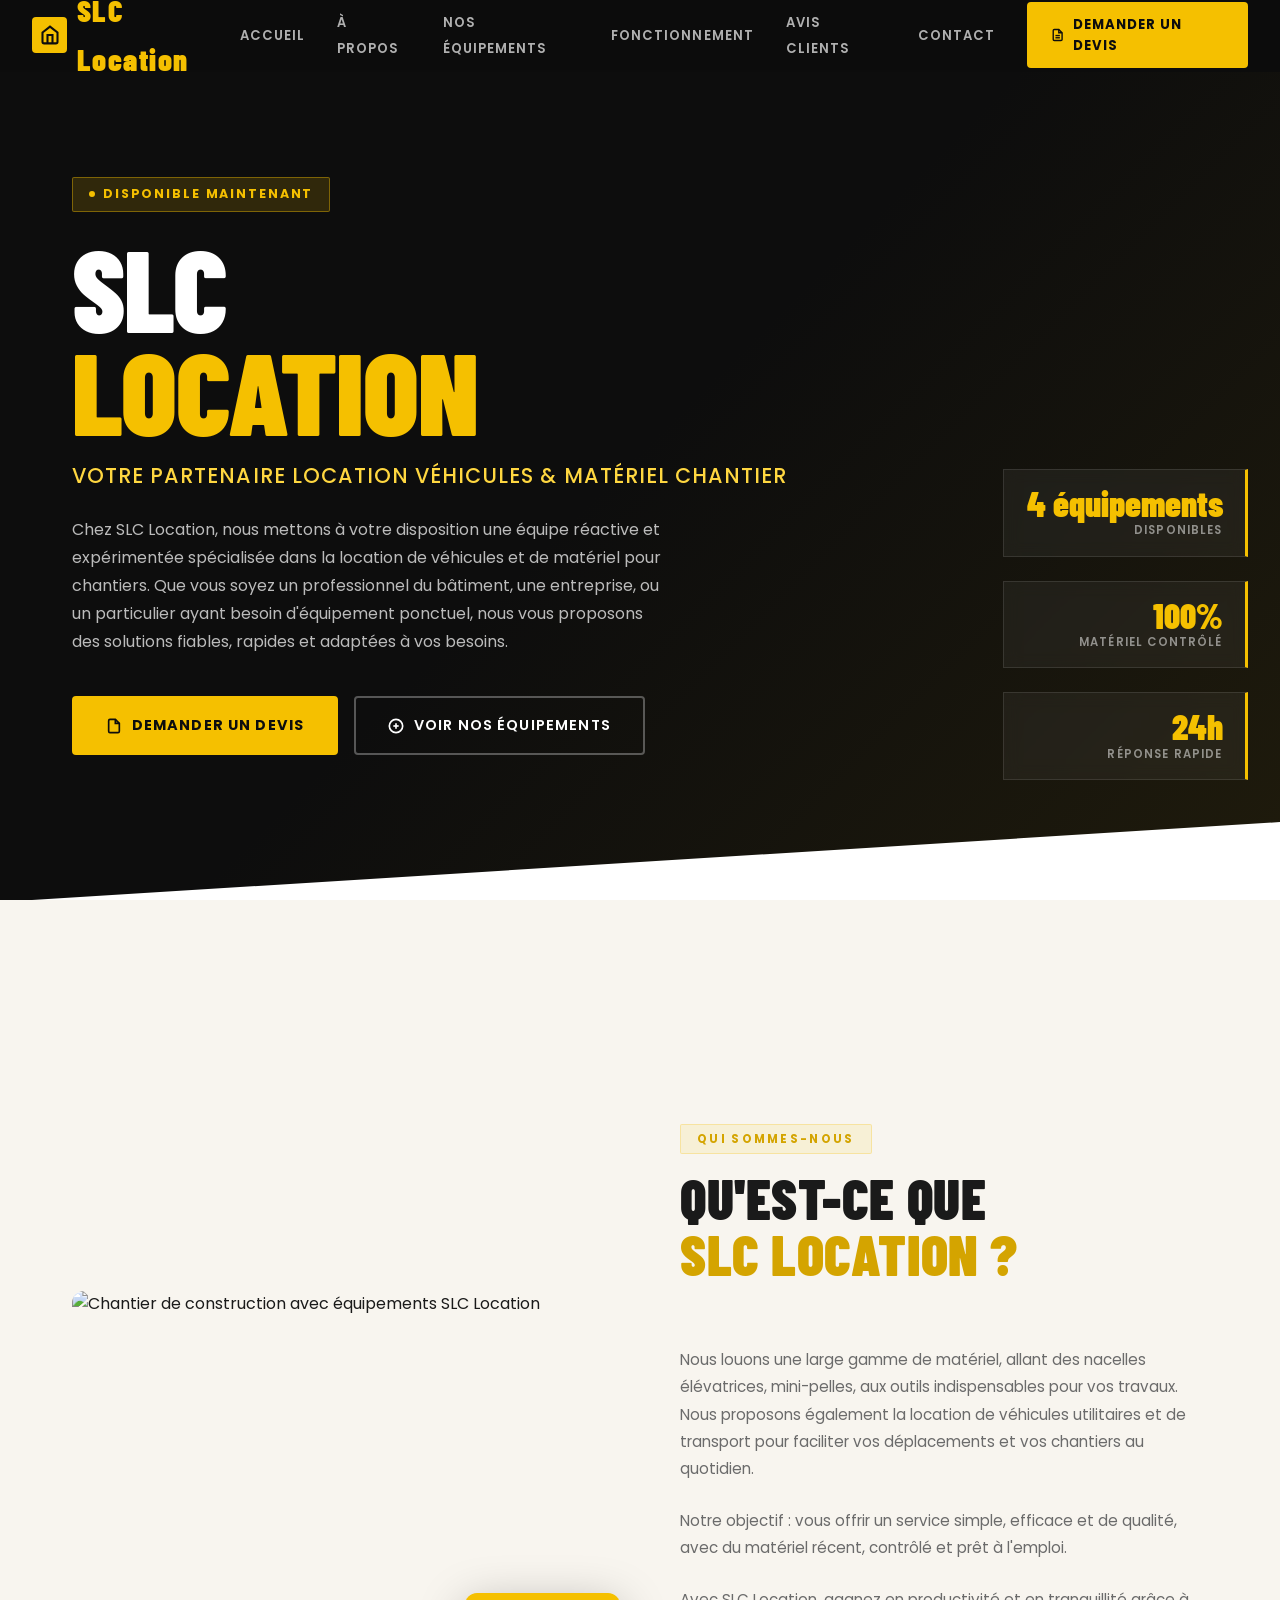
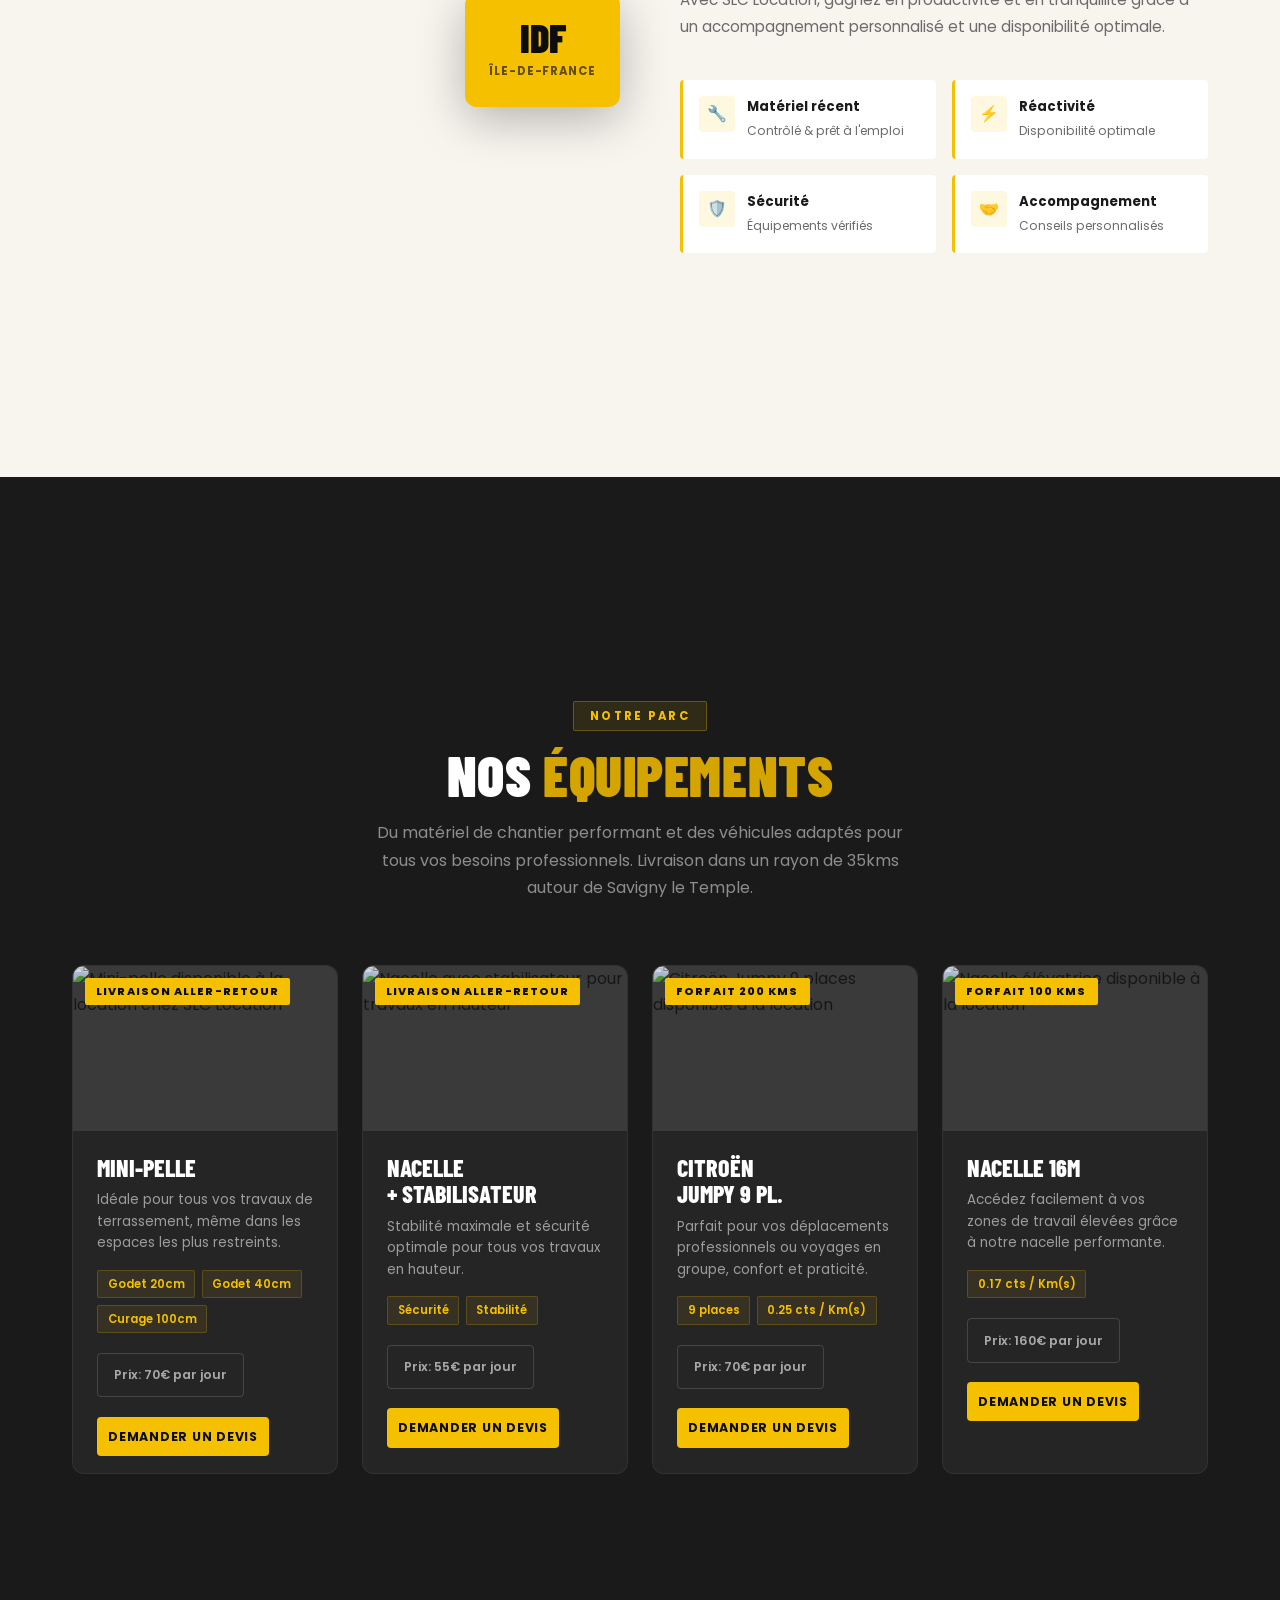
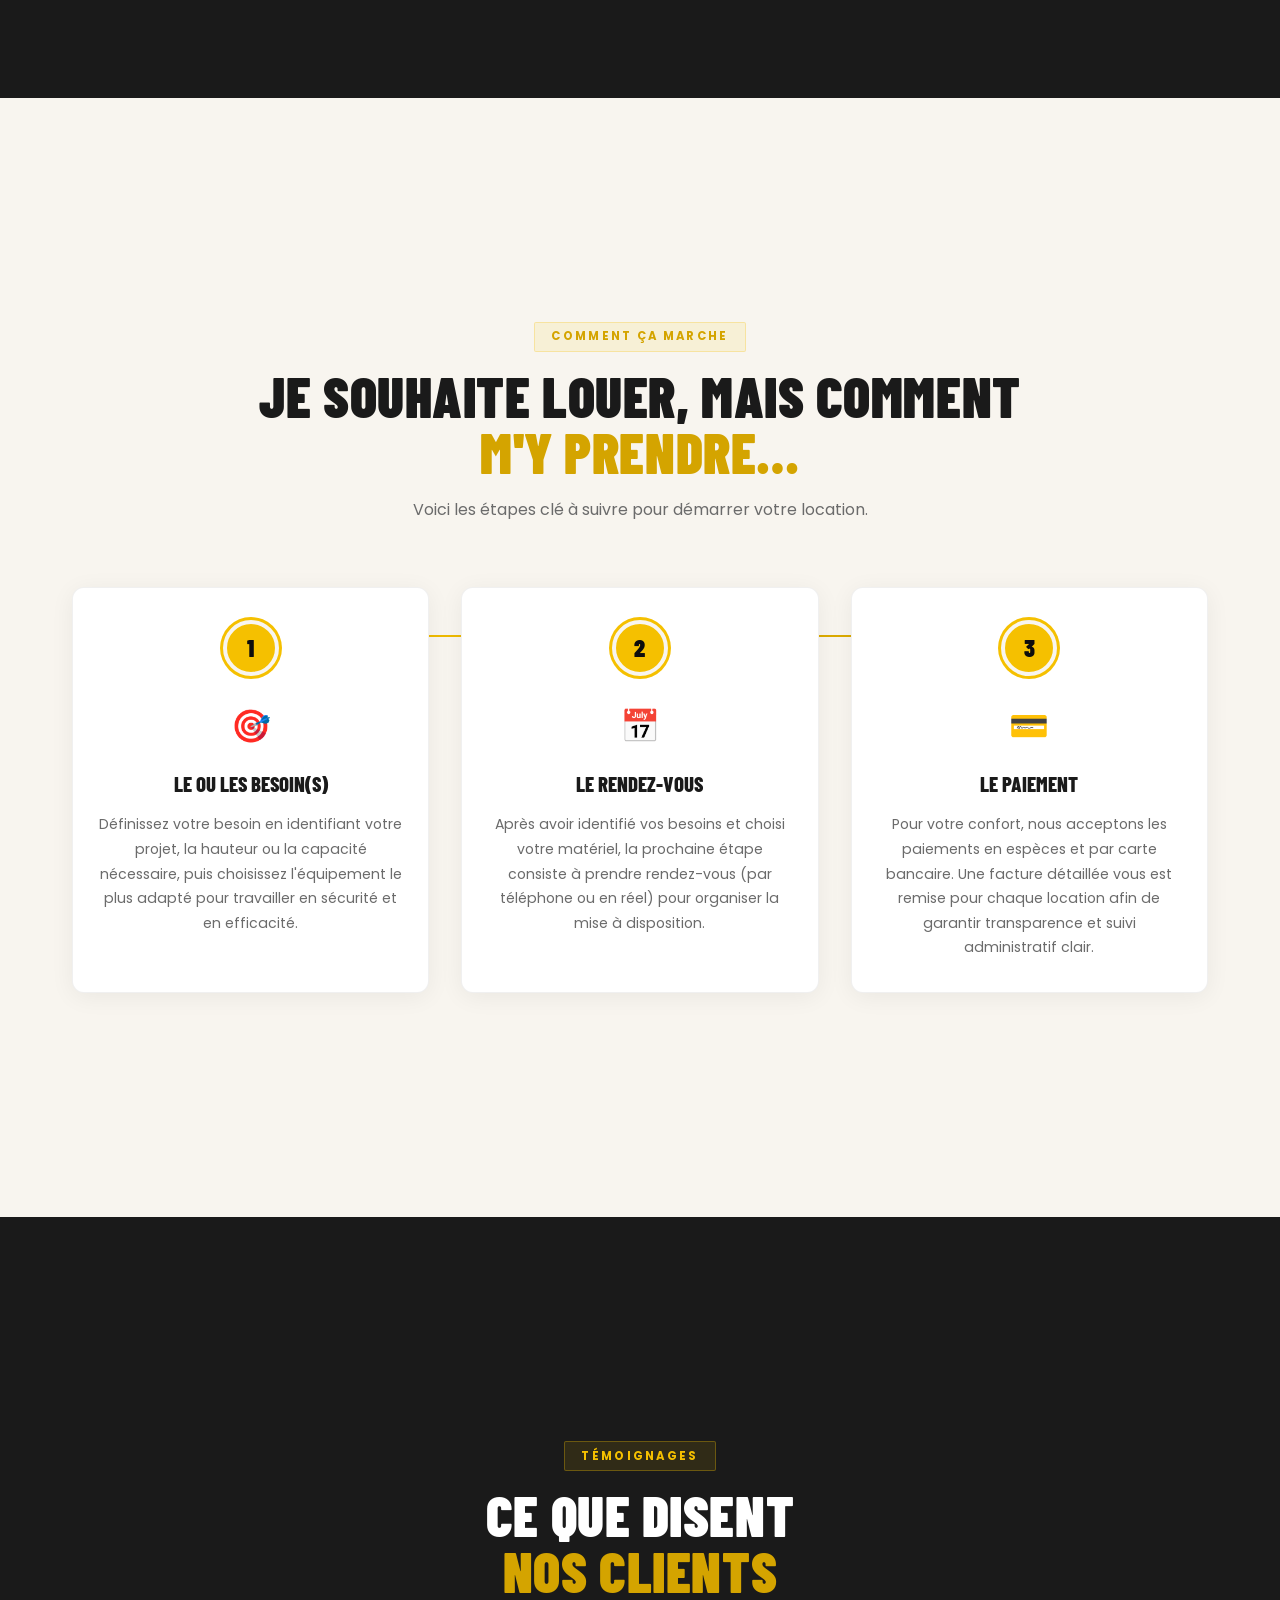
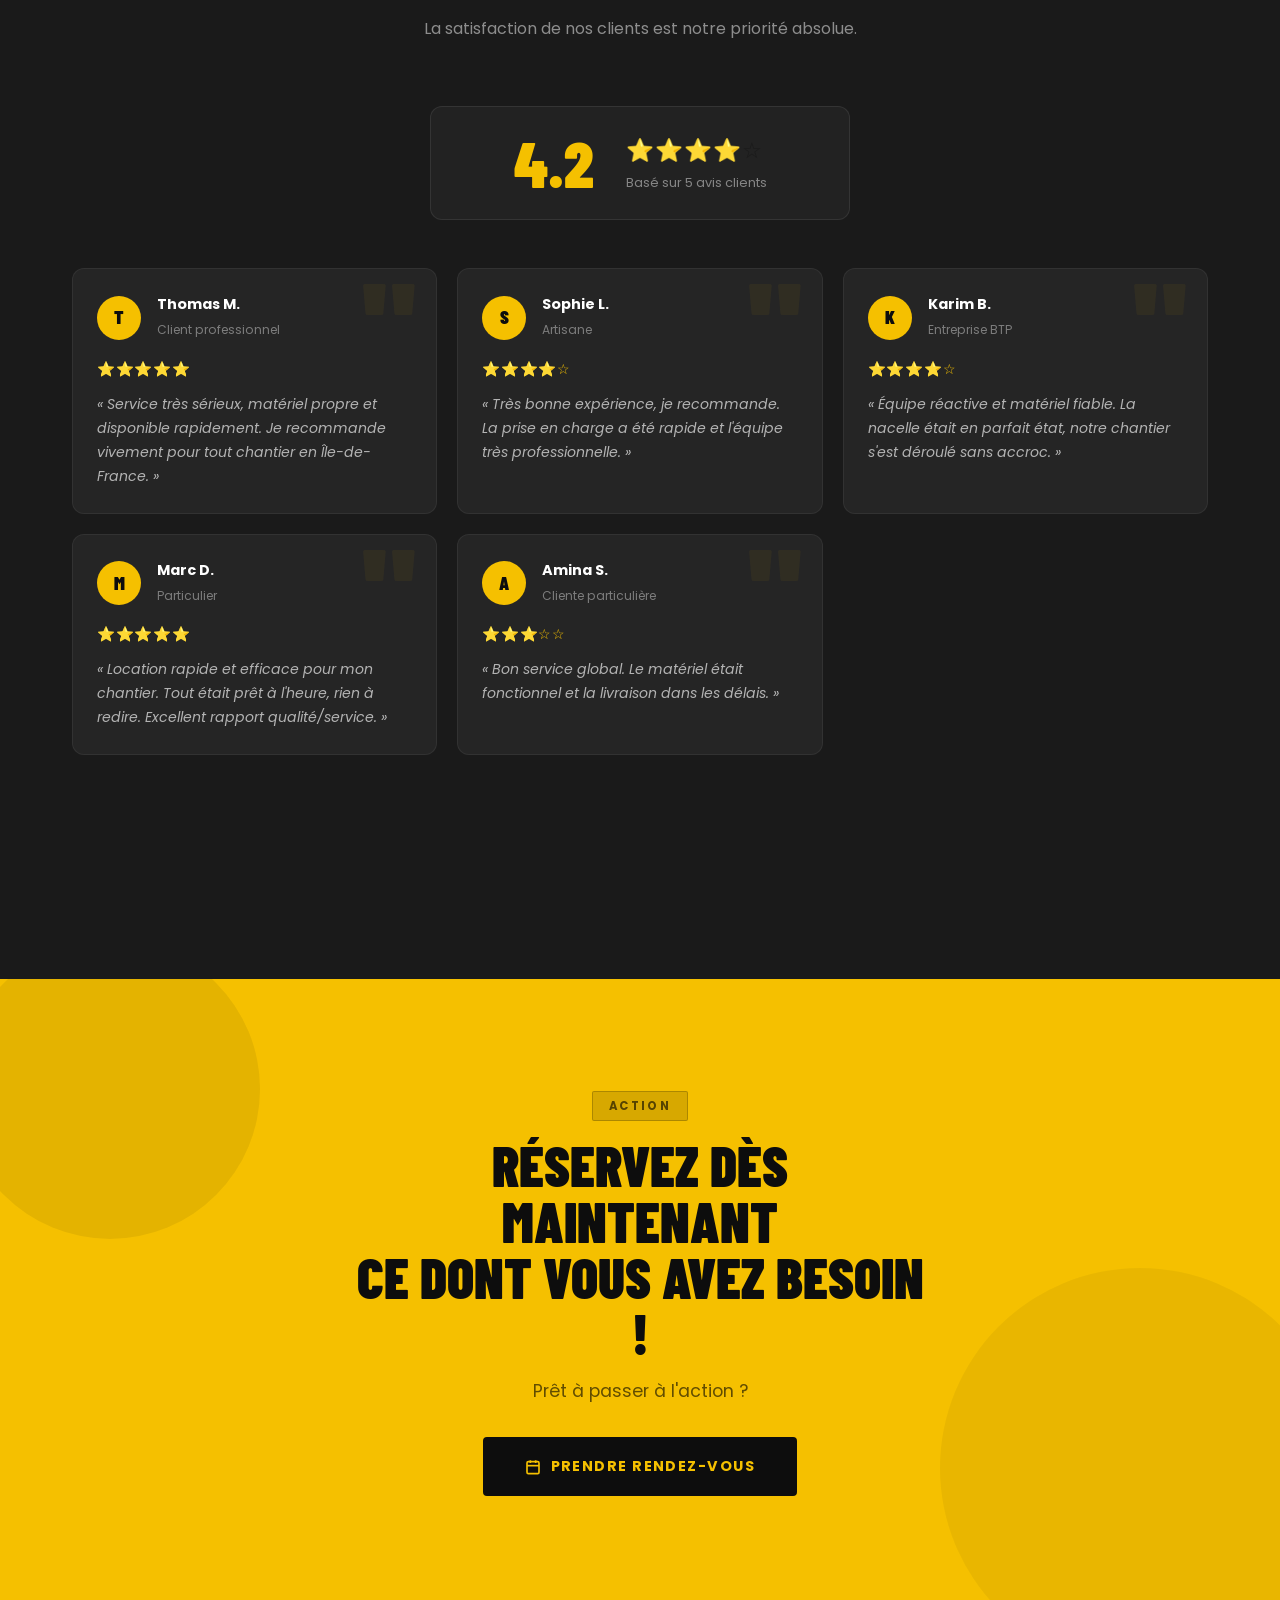
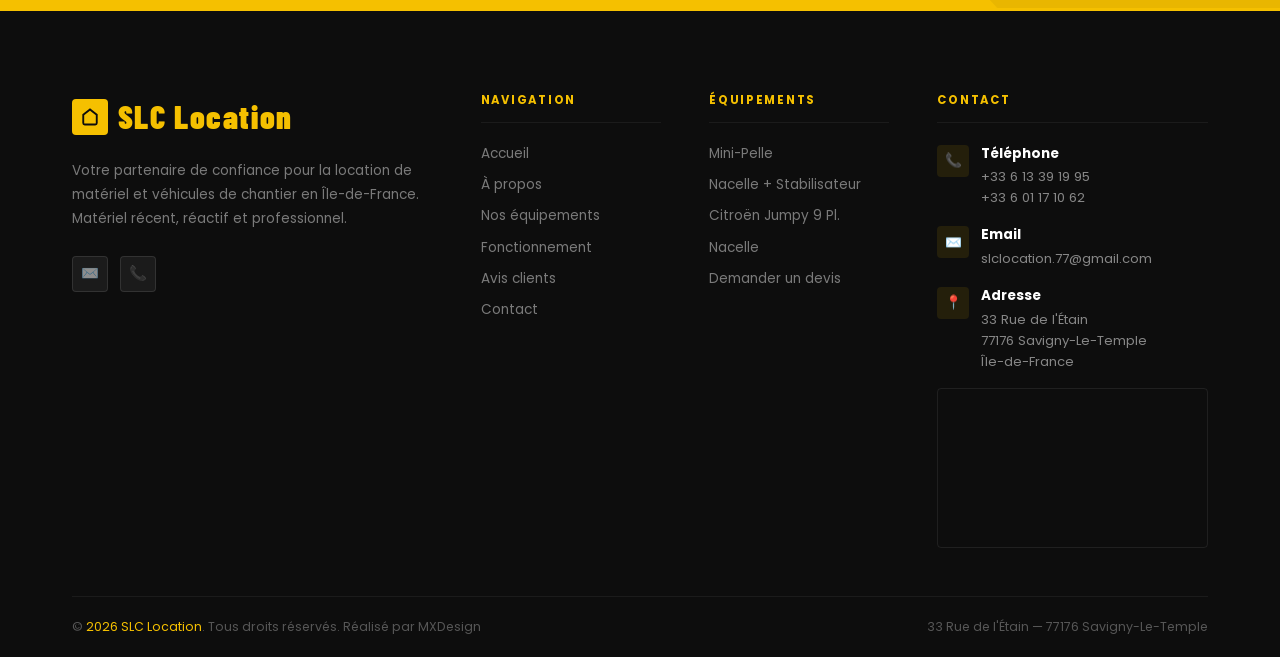
==== index.html @ d3b9d67d "Update index.html" ====
<!DOCTYPE html>
<html lang="fr">
<head>
  <meta charset="UTF-8" />
  <meta name="viewport" content="width=device-width, initial-scale=1.0" />

  <!-- SEO -->
  <title>SLC Location — Location Véhicules & Matériel Chantier | Savigny-Le-Temple</title>
  <meta name="description" content="SLC Location : louez nacelles, mini-pelles, véhicules utilitaires et matériel de chantier en Île-de-France. Service réactif, matériel récent. Devis rapide." />
  <meta name="keywords" content="location matériel chantier, location nacelle, mini-pelle, location véhicule utilitaire, Savigny-Le-Temple, Seine-et-Marne, Île-de-France, SLC Location" />
  <meta name="author" content="SLC Location" />
  <meta name="robots" content="index, follow" />

  <!-- Open Graph -->
  <meta property="og:title" content="SLC Location — Matériel & Véhicules Chantier" />
  <meta property="og:description" content="Votre partenaire location de matériel et véhicules de chantier en Île-de-France." />
  <meta property="og:type" content="website" />
  <meta property="og:locale" content="fr_FR" />

  <!-- Fonts -->
  <link rel="preconnect" href="https://fonts.googleapis.com" />
  <link rel="preconnect" href="https://fonts.gstatic.com" crossorigin />
  <link href="https://fonts.googleapis.com/css2?family=Poppins:wght@300;400;500;600;700;800;900&family=Barlow+Condensed:wght@700;800;900&display=swap" rel="stylesheet" />

  <!-- Styles -->
  <link rel="stylesheet" href="style.css" />

  <!-- Canonical -->
  <link rel="canonical" href="https://slclocation.fr/" />
</head>
<body>

  <!-- =============================================
       NAVIGATION
       ============================================= -->
  <nav class="navbar" role="navigation" aria-label="Navigation principale">
    <a href="index.html" class="navbar__logo" aria-label="SLC Location - Accueil">
      <div class="navbar__logo-icon" aria-hidden="true">
        <svg width="20" height="20" viewBox="0 0 24 24" fill="none" stroke="currentColor" stroke-width="2.5">
          <path d="M3 9l9-7 9 7v11a2 2 0 0 1-2 2H5a2 2 0 0 1-2-2z"/>
          <polyline points="9 22 9 12 15 12 15 22"/>
        </svg>
      </div>
      <span>SLC <span>Location</span></span>
    </a>

    <!-- Desktop Menu -->
    <ul class="navbar__menu" role="list">
      <li><a href="#accueil">Accueil</a></li>
      <li><a href="#apropos">À propos</a></li>
      <li><a href="#equipements">Nos équipements</a></li>
      <li><a href="#fonctionnement">Fonctionnement</a></li>
      <li><a href="#avis">Avis clients</a></li>
      <li><a href="contact.html">Contact</a></li>
      <li><a href="contact.html" class="btn-devis">
        <svg width="14" height="14" viewBox="0 0 24 24" fill="none" stroke="currentColor" stroke-width="2.5" aria-hidden="true">
          <path d="M14 2H6a2 2 0 0 0-2 2v16a2 2 0 0 0 2 2h12a2 2 0 0 0 2-2V8z"/>
          <polyline points="14 2 14 8 20 8"/>
          <line x1="16" y1="13" x2="8" y2="13"/><line x1="16" y1="17" x2="8" y2="17"/>
        </svg>
        Demander un devis
      </a></li>
    </ul>

    <!-- Hamburger -->
    <button
      id="hamburger-btn"
      class="navbar__hamburger"
      aria-label="Ouvrir le menu"
      onclick="
        var menu = document.getElementById('mobile-menu');
        var btn = document.getElementById('hamburger-btn');
        var isOpen = menu.classList.toggle('open');
        btn.classList.toggle('active', isOpen);
        document.body.style.overflow = isOpen ? 'hidden' : '';
      "
    >
      <span></span><span></span><span></span>
    </button>
  </nav>

  <!-- Mobile Menu -->
  <div id="mobile-menu" class="navbar__mobile" role="navigation" aria-label="Menu mobile">
    <a href="#accueil"        onclick="document.getElementById('mobile-menu').classList.remove('open');document.getElementById('hamburger-btn').classList.remove('active');document.body.style.overflow='';">Accueil</a>
    <a href="#apropos"        onclick="document.getElementById('mobile-menu').classList.remove('open');document.getElementById('hamburger-btn').classList.remove('active');document.body.style.overflow='';">À propos</a>
    <a href="#equipements"    onclick="document.getElementById('mobile-menu').classList.remove('open');document.getElementById('hamburger-btn').classList.remove('active');document.body.style.overflow='';">Nos équipements</a>
    <a href="#fonctionnement" onclick="document.getElementById('mobile-menu').classList.remove('open');document.getElementById('hamburger-btn').classList.remove('active');document.body.style.overflow='';">Fonctionnement</a>
    <a href="#avis"           onclick="document.getElementById('mobile-menu').classList.remove('open');document.getElementById('hamburger-btn').classList.remove('active');document.body.style.overflow='';">Avis clients</a>
    <a href="contact.html">Contact</a>
    <a href="contact.html" class="btn-devis">Demander un devis</a>
  </div>

  <!-- =============================================
       HERO
       ============================================= -->
  <section id="accueil" class="hero" aria-label="Bannière principale">
    <div class="hero__bg" role="presentation"></div>
    <div class="hero__overlay" role="presentation"></div>

    <div class="hero__content">
      <div class="hero__badge">
        <span>Disponible maintenant</span>
      </div>

      <h1 class="hero__title">SLC<br /><span>Location</span></h1>

      <p class="hero__subtitle">Votre partenaire location véhicules &amp; matériel chantier</p>

      <p class="hero__text">
        Chez SLC Location, nous mettons à votre disposition une équipe réactive et expérimentée spécialisée dans la location de véhicules et de matériel pour chantiers. Que vous soyez un professionnel du bâtiment, une entreprise, ou un particulier ayant besoin d'équipement ponctuel, nous vous proposons des solutions fiables, rapides et adaptées à vos besoins.
      </p>

      <div class="hero__cta">
        <a href="contact.html" class="btn-primary">
          <svg width="16" height="16" viewBox="0 0 24 24" fill="none" stroke="currentColor" stroke-width="2.5" aria-hidden="true">
            <path d="M14 2H6a2 2 0 0 0-2 2v16a2 2 0 0 0 2 2h12a2 2 0 0 0 2-2V8z"/>
            <polyline points="14 2 14 8 20 8"/>
          </svg>
          Demander un devis
        </a>
        <a href="#equipements" class="btn-secondary">
          <svg width="16" height="16" viewBox="0 0 24 24" fill="none" stroke="currentColor" stroke-width="2.5" aria-hidden="true">
            <circle cx="12" cy="12" r="10"/><line x1="12" y1="8" x2="12" y2="16"/><line x1="8" y1="12" x2="16" y2="12"/>
          </svg>
          Voir nos équipements
        </a>
      </div>
    </div>

    <!-- Stats (desktop) -->
    <div class="hero__stats" aria-label="Chiffres clés" role="list">
      <div class="hero__stat" role="listitem">
        <div class="hero__stat-num"><span data-count="4">4</span> équipements</div>
        <div class="hero__stat-label">Disponibles</div>
      </div>
      <div class="hero__stat" role="listitem">
        <div class="hero__stat-num">100%</div>
        <div class="hero__stat-label">Matériel contrôlé</div>
      </div>
      <div class="hero__stat" role="listitem">
        <div class="hero__stat-num">24h</div>
        <div class="hero__stat-label">Réponse rapide</div>
      </div>
    </div>
  </section>

  <!-- =============================================
       À PROPOS
       ============================================= -->
  <section id="apropos" aria-labelledby="apropos-title">
    <div class="container" style="padding: 7rem 2rem;">
      <div class="about__grid">

        <!-- Visual -->
        <div class="about__visual reveal-left">
          <div class="about__img-wrap">
            <img
              src="https://img.freepik.com/photos-gratuite/travailleurs-qui-examinent-travail_1122-970.jpg"
              alt="Chantier de construction avec équipements SLC Location"
              loading="lazy"
            />
          </div>
          <div class="about__badge-float">
            <strong>IDF</strong>
            <span>Île-de-France</span>
          </div>
        </div>

        <!-- Content -->
        <div class="about__content">
          <div class="section-header">
            <div class="section-tag">Qui sommes-nous</div>
            <h2 class="section-title" id="apropos-title">
              Qu'est-ce que<br /><span>SLC Location ?</span>
            </h2>
          </div>

          <p class="about__text reveal">
            Nous louons une large gamme de matériel, allant des nacelles élévatrices, mini-pelles, aux outils indispensables pour vos travaux. Nous proposons également la location de véhicules utilitaires et de transport pour faciliter vos déplacements et vos chantiers au quotidien.
          </p>
          <p class="about__text reveal">
            Notre objectif : vous offrir un service simple, efficace et de qualité, avec du matériel récent, contrôlé et prêt à l'emploi.
          </p>
          <p class="about__text reveal">
            Avec SLC Location, gagnez en productivité et en tranquillité grâce à un accompagnement personnalisé et une disponibilité optimale.
          </p>

          <div class="about__features">
            <div class="about__feature reveal">
              <div class="about__feature-icon" aria-hidden="true">🔧</div>
              <div class="about__feature-text">
                <strong>Matériel récent</strong>
                <span>Contrôlé &amp; prêt à l'emploi</span>
              </div>
            </div>
            <div class="about__feature reveal">
              <div class="about__feature-icon" aria-hidden="true">⚡</div>
              <div class="about__feature-text">
                <strong>Réactivité</strong>
                <span>Disponibilité optimale</span>
              </div>
            </div>
            <div class="about__feature reveal">
              <div class="about__feature-icon" aria-hidden="true">🛡️</div>
              <div class="about__feature-text">
                <strong>Sécurité</strong>
                <span>Équipements vérifiés</span>
              </div>
            </div>
            <div class="about__feature reveal">
              <div class="about__feature-icon" aria-hidden="true">🤝</div>
              <div class="about__feature-text">
                <strong>Accompagnement</strong>
                <span>Conseils personnalisés</span>
              </div>
            </div>
          </div>
        </div>

      </div>
    </div>
  </section>

  <!-- =============================================
       NOS ÉQUIPEMENTS
       ============================================= -->
  <section id="equipements" aria-labelledby="equipements-title">
    <div class="container" style="padding: 7rem 2rem;">

      <div class="section-header reveal">
        <div class="section-tag">Notre parc</div>
        <h2 class="section-title" id="equipements-title">Nos <span>Équipements</span></h2>
        <p class="section-subtitle">Du matériel de chantier performant et des véhicules adaptés pour tous vos besoins professionnels. Livraison dans un rayon de 35kms autour de Savigny le Temple.</p>
      </div>

      <div class="equipment__grid">

        <!-- Card 1: Mini-Pelle -->
        <article class="equipment__card reveal" aria-label="Mini-Pelle">
          <div class="equipment__card-img">
            <img src="https://i.imgur.com/neZvqfM.jpeg"
              alt="Mini-pelle disponible à la location chez SLC Location"
              loading="lazy"
            />
            <span class="equipment__card-badge">Livraison aller-retour</span>
          </div>
          <div class="equipment__card-body">
            <h3 class="equipment__card-title">Mini-Pelle</h3>
            <p class="equipment__card-desc">Idéale pour tous vos travaux de terrassement, même dans les espaces les plus restreints.</p>
            <div class="equipment__card-specs" aria-label="Caractéristiques">
              <span class="equipment__card-spec">Godet 20cm</span>
              <span class="equipment__card-spec">Godet 40cm</span>
              <span class="equipment__card-spec">Curage 100cm</span>
            </div>
            <div class="equipment__card-actions">
              <a href="contact.html" class="btn-card-secondary">Prix: 70€ par jour</a>
            </div>
            <br>
              <a href="contact.html" class="btn-card-primary">Demander un devis</a>
          </div>
        </article>

        <!-- Card 2: Nacelle avec stabilisateur -->
        <article class="equipment__card reveal" aria-label="Nacelle avec stabilisateur">
          <div class="equipment__card-img">
            <img
              src="https://i.imgur.com/NkTOD5Q.jpeg"
              alt="Nacelle avec stabilisateur pour travaux en hauteur"
              loading="lazy"
            />
            <span class="equipment__card-badge">Livraison aller-retour</span>
          </div>
          <div class="equipment__card-body">
            <h3 class="equipment__card-title">Nacelle<br />+ Stabilisateur</h3>
            <p class="equipment__card-desc">Stabilité maximale et sécurité optimale pour tous vos travaux en hauteur.</p>
            <div class="equipment__card-specs" aria-label="Caractéristiques">
              <span class="equipment__card-spec">Sécurité</span>
              <span class="equipment__card-spec">Stabilité</span>
            </div>
            <div class="equipment__card-actions">
              <a href="contact.html" class="btn-card-secondary">Prix: 55€ par jour</a>
            </div>
            <br>
              <a href="contact.html" class="btn-card-primary">Demander un devis</a>
          </div>
        </article>

        <!-- Card 3: Citroën Jumpy -->
        <article class="equipment__card reveal" aria-label="Citroën Jumpy 9 places">
          <div class="equipment__card-img">
            <img
              src="https://i.imgur.com/RahmdnD.png"
              alt="Citroën Jumpy 9 places disponible à la location"
              loading="lazy"
            />
            <span class="equipment__card-badge">Forfait 200 kms</span>
          </div>
          <div class="equipment__card-body">
            <h3 class="equipment__card-title">Citroën<br />Jumpy 9 Pl.</h3>
            <p class="equipment__card-desc">Parfait pour vos déplacements professionnels ou voyages en groupe, confort et praticité.</p>
            <div class="equipment__card-specs" aria-label="Caractéristiques">
              <span class="equipment__card-spec">9 places</span>
              <span class="equipment__card-spec">0.25 cts / Km(s)</span>
            </div>
            <div class="equipment__card-actions">
              <a href="contact.html" class="btn-card-secondary">Prix: 70€ par jour</a>
            </div>
            <br>
              <a href="contact.html" class="btn-card-primary">Demander un devis</a>
          </div>
        </article>

        <!-- Card 4: Nacelle -->
        <article class="equipment__card reveal" aria-label="Nacelle">
          <div class="equipment__card-img">
            <img
              src="https://i.imgur.com/IICRCK4.jpeg"
              alt="Nacelle élévatrice disponible à la location"
              loading="lazy"
            />
            <span class="equipment__card-badge">Forfait 100 kms</span>
          </div>
          <div class="equipment__card-body">
            <h3 class="equipment__card-title">Nacelle 16M</h3>
            <p class="equipment__card-desc">Accédez facilement à vos zones de travail élevées grâce à notre nacelle performante.</p>
            <div class="equipment__card-specs" aria-label="Caractéristiques">
              <span class="equipment__card-spec">0.17 cts / Km(s)</span>
            </div>
            <div class="equipment__card-actions">
              <a href="contact.html" class="btn-card-secondary">Prix: 160€ par jour</a>
            </div>
            <br>
              <a href="contact.html" class="btn-card-primary">Demander un devis</a>
          </div>
        </article>

      </div><!-- /.equipment__grid -->
    </div>
  </section>

  <!-- =============================================
       FONCTIONNEMENT
       ============================================= -->
  <section id="fonctionnement" aria-labelledby="fonctionnement-title">
    <div class="container" style="padding: 7rem 2rem;">

      <div class="section-header reveal">
        <div class="section-tag">Comment ça marche</div>
        <h2 class="section-title" id="fonctionnement-title">Je souhaite louer, mais comment<br /><span>m'y prendre…</span></h2>
        <p class="section-subtitle">Voici les étapes clé à suivre pour démarrer votre location.</p>
      </div>

      <div class="steps__grid">

        <div class="step__card reveal">
          <div class="step__number" aria-label="Étape 1">1</div>
          <span class="step__icon" aria-hidden="true">🎯</span>
          <h3 class="step__title">Le ou les besoin(s)</h3>
          <p class="step__text">Définissez votre besoin en identifiant votre projet, la hauteur ou la capacité nécessaire, puis choisissez l'équipement le plus adapté pour travailler en sécurité et en efficacité.</p>
        </div>

        <div class="step__card reveal">
          <div class="step__number" aria-label="Étape 2">2</div>
          <span class="step__icon" aria-hidden="true">📅</span>
          <h3 class="step__title">Le rendez-vous</h3>
          <p class="step__text">Après avoir identifié vos besoins et choisi votre matériel, la prochaine étape consiste à prendre rendez-vous (par téléphone ou en réel) pour organiser la mise à disposition.</p>
        </div>

        <div class="step__card reveal">
          <div class="step__number" aria-label="Étape 3">3</div>
          <span class="step__icon" aria-hidden="true">💳</span>
          <h3 class="step__title">Le paiement</h3>
          <p class="step__text">Pour votre confort, nous acceptons les paiements en espèces et par carte bancaire. Une facture détaillée vous est remise pour chaque location afin de garantir transparence et suivi administratif clair.</p>
        </div>

      </div>

    </div>
  </section>

  <!-- =============================================
       AVIS CLIENTS
       ============================================= -->
  <section id="avis" aria-labelledby="avis-title">
    <div class="container" style="padding: 7rem 2rem;">

      <div class="section-header reveal">
        <div class="section-tag">Témoignages</div>
        <h2 class="section-title" id="avis-title">Ce que disent<br /><span>nos clients</span></h2>
        <p class="section-subtitle">La satisfaction de nos clients est notre priorité absolue.</p>
      </div>

      <!-- Score moyen -->
      <div class="reviews__summary reveal" aria-label="Note moyenne clients">
        <div class="reviews__score" aria-label="4.2 sur 5">4.2</div>
        <div class="reviews__summary-right">
          <div class="reviews__stars-big" aria-label="4 étoiles sur 5">⭐⭐⭐⭐☆</div>
          <div class="reviews__count">Basé sur 5 avis clients</div>
        </div>
      </div>

      <div class="reviews__grid" role="list">

        <article class="review__card reveal" role="listitem">
          <div class="review__header">
            <div class="review__avatar" aria-hidden="true">T</div>
            <div class="review__info">
              <strong>Thomas M.</strong>
              <span>Client professionnel</span>
            </div>
          </div>
          <div class="review__stars" aria-label="5 étoiles sur 5">⭐⭐⭐⭐⭐</div>
          <p class="review__text">« Service très sérieux, matériel propre et disponible rapidement. Je recommande vivement pour tout chantier en Île-de-France. »</p>
        </article>

        <article class="review__card reveal" role="listitem">
          <div class="review__header">
            <div class="review__avatar" aria-hidden="true">S</div>
            <div class="review__info">
              <strong>Sophie L.</strong>
              <span>Artisane</span>
            </div>
          </div>
          <div class="review__stars" aria-label="4 étoiles sur 5">⭐⭐⭐⭐☆</div>
          <p class="review__text">« Très bonne expérience, je recommande. La prise en charge a été rapide et l'équipe très professionnelle. »</p>
        </article>

        <article class="review__card reveal" role="listitem">
          <div class="review__header">
            <div class="review__avatar" aria-hidden="true">K</div>
            <div class="review__info">
              <strong>Karim B.</strong>
              <span>Entreprise BTP</span>
            </div>
          </div>
          <div class="review__stars" aria-label="4 étoiles sur 5">⭐⭐⭐⭐☆</div>
          <p class="review__text">« Équipe réactive et matériel fiable. La nacelle était en parfait état, notre chantier s'est déroulé sans accroc. »</p>
        </article>

        <article class="review__card reveal" role="listitem">
          <div class="review__header">
            <div class="review__avatar" aria-hidden="true">M</div>
            <div class="review__info">
              <strong>Marc D.</strong>
              <span>Particulier</span>
            </div>
          </div>
          <div class="review__stars" aria-label="5 étoiles sur 5">⭐⭐⭐⭐⭐</div>
          <p class="review__text">« Location rapide et efficace pour mon chantier. Tout était prêt à l'heure, rien à redire. Excellent rapport qualité/service. »</p>
        </article>

        <article class="review__card reveal" role="listitem">
          <div class="review__header">
            <div class="review__avatar" aria-hidden="true">A</div>
            <div class="review__info">
              <strong>Amina S.</strong>
              <span>Cliente particulière</span>
            </div>
          </div>
          <div class="review__stars" aria-label="3 étoiles sur 5">⭐⭐⭐☆☆</div>
          <p class="review__text">« Bon service global. Le matériel était fonctionnel et la livraison dans les délais. »</p>
        </article>

      </div><!-- /.reviews__grid -->

    </div>
  </section>

  <!-- =============================================
       CTA FINAL
       ============================================= -->
  <section id="cta-final" aria-labelledby="cta-title">
    <div class="cta-final__content reveal">
      <div class="section-tag" style="background:rgba(0,0,0,0.12);border-color:rgba(0,0,0,0.2);color:rgba(0,0,0,0.6);">Action</div>
      <h2 class="cta-final__title" id="cta-title">Réservez dès maintenant<br />ce dont vous avez besoin !</h2>
      <p class="cta-final__text">Prêt à passer à l'action ?</p>
      <a href="contact.html" class="btn-dark">
        <svg width="16" height="16" viewBox="0 0 24 24" fill="none" stroke="currentColor" stroke-width="2.5" aria-hidden="true">
          <rect x="3" y="4" width="18" height="18" rx="2" ry="2"/>
          <line x1="16" y1="2" x2="16" y2="6"/><line x1="8" y1="2" x2="8" y2="6"/><line x1="3" y1="10" x2="21" y2="10"/>
        </svg>
        Prendre rendez-vous
      </a>
    </div>
  </section>

  <!-- =============================================
       FOOTER
       ============================================= -->
  <footer role="contentinfo">
    <div class="container">
      <div class="footer__grid">

        <!-- Brand -->
        <div class="footer__brand">
          <a href="index.html" class="navbar__logo" aria-label="SLC Location">
            <div class="navbar__logo-icon" aria-hidden="true">
              <svg width="18" height="18" viewBox="0 0 24 24" fill="none" stroke="currentColor" stroke-width="2.5">
                <path d="M3 9l9-7 9 7v11a2 2 0 0 1-2 2H5a2 2 0 0 1-2-2z"/>
              </svg>
            </div>
            <span>SLC <span>Location</span></span>
          </a>
          <p>Votre partenaire de confiance pour la location de matériel et véhicules de chantier en Île-de-France. Matériel récent, réactif et professionnel.</p>
          <div class="footer__social" aria-label="Réseaux sociaux">
            <a href="mailto:slclocation.77@gmail.com" aria-label="Email SLC Location">✉️</a>
            <a href="tel:+33613391995" aria-label="Appeler SLC Location">📞</a>
          </div>
        </div>

        <!-- Navigation -->
        <div class="footer__col">
          <h4>Navigation</h4>
          <nav class="footer__links" aria-label="Navigation footer">
            <a href="#accueil">Accueil</a>
            <a href="#apropos">À propos</a>
            <a href="#equipements">Nos équipements</a>
            <a href="#fonctionnement">Fonctionnement</a>
            <a href="#avis">Avis clients</a>
            <a href="contact.html">Contact</a>
          </nav>
        </div>

        <!-- Équipements -->
        <div class="footer__col">
          <h4>Équipements</h4>
          <div class="footer__links">
            <a href="#equipements">Mini-Pelle</a>
            <a href="#equipements">Nacelle + Stabilisateur</a>
            <a href="#equipements">Citroën Jumpy 9 Pl.</a>
            <a href="#equipements">Nacelle</a>
            <a href="contact.html">Demander un devis</a>
          </div>
        </div>

        <!-- Contact -->
        <div class="footer__col">
          <h4>Contact</h4>

          <div class="footer__contact-item">
            <div class="footer__contact-icon" aria-hidden="true">📞</div>
            <p>
              <strong>Téléphone</strong>
              <a href="tel:+33613391995">+33 6 13 39 19 95</a><br />
              <a href="tel:+33601171062">+33 6 01 17 10 62</a>
            </p>
          </div>

          <div class="footer__contact-item">
            <div class="footer__contact-icon" aria-hidden="true">✉️</div>
            <p>
              <strong>Email</strong>
              <a href="mailto:slclocation.77@gmail.com">slclocation.77@gmail.com</a>
            </p>
          </div>

          <div class="footer__contact-item">
            <div class="footer__contact-icon" aria-hidden="true">📍</div>
            <p>
              <strong>Adresse</strong>
              33 Rue de l'Étain<br />
              77176 Savigny-Le-Temple<br />
              Île-de-France
            </p>
          </div>

          <!-- Google Maps embed -->
          <div class="footer__map" aria-label="Localisation SLC Location sur la carte">
            <iframe
              src="https://www.google.com/maps/embed?pb=!1m18!1m12!1m3!1d2641.2!2d2.579!3d48.578!2m3!1f0!2f0!3f0!3m2!1i1024!2i768!4f13.1!3m3!1m2!1s0x47e5fca4b6e1c1a1%3A0x0!2s33+Rue+de+l'%C3%89tain%2C+77176+Savigny-le-Temple!5e0!3m2!1sfr!2sfr!4v1"
              loading="lazy"
              title="Localisation SLC Location - 33 Rue de l'Étain, 77176 Savigny-Le-Temple"
              referrerpolicy="no-referrer-when-downgrade"
            ></iframe>
          </div>
        </div>

      </div><!-- /.footer__grid -->

      <div class="footer__bottom">
        <p>© <span class="footer-year">2026</span> <span>SLC Location</span>. Tous droits réservés. Réalisé par MXDesign</p>
        <p>33 Rue de l'Étain — 77176 Savigny-Le-Temple</p>
      </div>
    </div>
  </footer>

  <!-- =============================================
       MODAL ÉQUIPEMENT
       ============================================= -->
  <div id="modal-overlay" class="modal-overlay" role="dialog" aria-modal="true" aria-labelledby="modal-title">
    <div class="modal">
      <div class="modal__header">
        <img id="modal-img" src="" alt="" />
        <button class="modal__close" aria-label="Fermer la fiche produit">✕</button>
        <div class="modal__header-content">
          <h2 class="modal__header-title" id="modal-title"></h2>
        </div>
      </div>
      <div class="modal__body">
        <p class="modal__description" id="modal-desc"></p>
        <p class="modal__specs-title">Caractéristiques</p>
        <div class="modal__specs" id="modal-specs"></div>
        <div class="modal__placeholder" id="modal-placeholder"></div>
        <div class="modal__cta">
          <a href="contact.html" class="btn-primary">
            <svg width="14" height="14" viewBox="0 0 24 24" fill="none" stroke="currentColor" stroke-width="2.5">
              <path d="M14 2H6a2 2 0 0 0-2 2v16a2 2 0 0 0 2 2h12a2 2 0 0 0 2-2V8z"/>
            </svg>
            Demander un devis
          </a>
          <a href="tel:+33613391995" class="btn-secondary">📞 Appeler</a>
        </div>
      </div>
    </div>
  </div>

  <!-- Script -->
  <script src="script.js" defer></script>
</body>
</html>
---- style.css ----
/* ============================================
   SLC LOCATION â€” STYLESHEET
   Design: BTP Premium / Industrial
   ============================================ */

@import url('https://fonts.googleapis.com/css2?family=Poppins:wght@300;400;500;600;700;800;900&family=Barlow+Condensed:wght@700;800;900&display=swap');

/* ---- VARIABLES ---- */
:root {
  --yellow: #F5C000;
  --yellow-light: #FFD740;
  --yellow-dark: #D4A400;
  --black: #0D0D0D;
  --dark: #1A1A1A;
  --dark2: #252525;
  --gray: #3A3A3A;
  --gray-mid: #6B6B6B;
  --gray-light: #B0B0B0;
  --white: #FFFFFF;
  --off-white: #F8F5EF;
  --radius: 4px;
  --radius-lg: 12px;
  --shadow: 0 4px 24px rgba(0,0,0,0.18);
  --shadow-lg: 0 12px 48px rgba(0,0,0,0.28);
  --transition: 0.3s cubic-bezier(0.4, 0, 0.2, 1);
  --font-display: 'Barlow Condensed', sans-serif;
  --font-body: 'Poppins', sans-serif;
}

/* ---- RESET & BASE ---- */
*, *::before, *::after { box-sizing: border-box; margin: 0; padding: 0; }

html { scroll-behavior: smooth; font-size: 16px; }

body {
  font-family: var(--font-body);
  background: var(--white);
  color: var(--dark);
  line-height: 1.6;
  overflow-x: hidden;
}

img { max-width: 100%; height: auto; display: block; }

a { text-decoration: none; color: inherit; }

ul { list-style: none; }

/* ---- SCROLLBAR ---- */
::-webkit-scrollbar { width: 6px; }
::-webkit-scrollbar-track { background: var(--dark); }
::-webkit-scrollbar-thumb { background: var(--yellow); border-radius: 3px; }

/* ============================================
   NAVIGATION
   ============================================ */
.navbar {
  position: fixed;
  top: 0; left: 0; right: 0;
  z-index: 1000;
  padding: 0 2rem;
  height: 72px;
  display: flex;
  align-items: center;
  justify-content: space-between;
  background: rgba(13, 13, 13, 0.95);
  backdrop-filter: blur(12px);
  -webkit-backdrop-filter: blur(12px);
  border-bottom: 2px solid transparent;
  transition: border-color var(--transition), box-shadow var(--transition);
}

.navbar.scrolled {
  border-bottom-color: var(--yellow);
  box-shadow: 0 4px 32px rgba(245,192,0,0.15);
}

.navbar__logo {
  display: flex;
  align-items: center;
  gap: 0.6rem;
  font-family: var(--font-display);
  font-size: 1.9rem;
  font-weight: 900;
  letter-spacing: 0.05em;
  color: var(--white);
}

.navbar__logo span {
  color: var(--yellow);
}

.navbar__logo-icon {
  width: 36px; height: 36px;
  background: var(--yellow);
  border-radius: 4px;
  display: flex; align-items: center; justify-content: center;
}

.navbar__logo-icon svg { color: var(--black); }

.navbar__menu {
  display: flex;
  align-items: center;
  gap: 2rem;
}

.navbar__menu a {
  font-size: 0.82rem;
  font-weight: 600;
  letter-spacing: 0.08em;
  text-transform: uppercase;
  color: var(--gray-light);
  transition: color var(--transition);
  position: relative;
}

.navbar__menu a::after {
  content: '';
  position: absolute;
  bottom: -4px; left: 0;
  width: 0; height: 2px;
  background: var(--yellow);
  transition: width var(--transition);
}

.navbar__menu a:hover { color: var(--white); }
.navbar__menu a:hover::after { width: 100%; }

.btn-devis {
  display: inline-flex;
  align-items: center;
  gap: 0.5rem;
  padding: 0.6rem 1.4rem;
  background: var(--yellow);
  color: var(--black) !important;
  font-size: 0.82rem !important;
  font-weight: 700 !important;
  letter-spacing: 0.06em;
  text-transform: uppercase;
  border-radius: var(--radius);
  border: 2px solid var(--yellow);
  cursor: pointer;
  transition: background var(--transition), transform var(--transition), box-shadow var(--transition);
}

.btn-devis:hover {
  background: var(--yellow-light);
  transform: translateY(-1px);
  box-shadow: 0 6px 20px rgba(245,192,0,0.4);
}

.btn-devis::after { display: none !important; }

/* Hamburger */
.navbar__hamburger {
  display: none;
  flex-direction: column;
  gap: 5px;
  cursor: pointer;
  padding: 10px;
  background: none;
  border: none;
  touch-action: manipulation;
  -webkit-tap-highlight-color: transparent;
  min-width: 44px;
  min-height: 44px;
  align-items: center;
  justify-content: center;
}

.navbar__hamburger span {
  display: block;
  width: 24px; height: 2px;
  background: var(--white);
  transition: all var(--transition);
  transform-origin: center;
}

.navbar__hamburger.active span:nth-child(1) { transform: translateY(7px) rotate(45deg); }
.navbar__hamburger.active span:nth-child(2) { opacity: 0; transform: scaleX(0); }
.navbar__hamburger.active span:nth-child(3) { transform: translateY(-7px) rotate(-45deg); }

/* Mobile menu */
.navbar__mobile {
  position: fixed;
  top: 72px; left: 0; right: 0;
  background: var(--dark);
  padding: 1.5rem 2rem 2rem;
  flex-direction: column;
  gap: 1rem;
  border-top: 2px solid var(--yellow);
  z-index: 9999;
  display: none;
}

.navbar__mobile.open {
  display: flex;
}

.navbar__mobile a {
  font-size: 1rem;
  font-weight: 600;
  letter-spacing: 0.06em;
  text-transform: uppercase;
  color: var(--gray-light);
  padding: 0.75rem 0;
  border-bottom: 1px solid var(--gray);
  transition: color var(--transition), padding-left var(--transition);
}

.navbar__mobile a:hover { color: var(--yellow); padding-left: 8px; }

.navbar__mobile .btn-devis {
  margin-top: 0.5rem;
  justify-content: center;
  padding: 0.9rem;
  font-size: 0.9rem !important;
  border-bottom: none;
}

.navbar__mobile .btn-devis:hover { padding-left: 1.4rem; }

/* ============================================
   HERO
   ============================================ */
.hero {
  position: relative;
  min-height: 100vh;
  display: flex;
  align-items: center;
  overflow: hidden;
  background: var(--black);
}

.hero__bg {
  position: absolute;
  inset: 0;
  background-image: url('https://images.unsplash.com/photo-1504307651254-35680f356dfd?w=1600&q=80');
  background-size: cover;
  background-position: center;
  opacity: 0.35;
  transform: scale(1.05);
  transition: transform 8s ease;
}

.hero.loaded .hero__bg { transform: scale(1); }

.hero__overlay {
  position: absolute;
  inset: 0;
  background: linear-gradient(
    135deg,
    rgba(13,13,13,0.92) 0%,
    rgba(13,13,13,0.6) 50%,
    rgba(245,192,0,0.08) 100%
  );
}

/* Diagonal stripe accent */
.hero::after {
  content: '';
  position: absolute;
  bottom: -2px; left: 0; right: 0;
  height: 80px;
  background: var(--white);
  clip-path: polygon(0 100%, 100% 100%, 100% 0);
}

.hero__content {
  position: relative;
  z-index: 2;
  max-width: 1200px;
  margin: 0 auto;
  padding: 8rem 2rem 6rem;
  width: 100%;
}

.hero__badge {
  display: inline-flex;
  align-items: center;
  gap: 0.5rem;
  background: rgba(245,192,0,0.15);
  border: 1px solid rgba(245,192,0,0.4);
  color: var(--yellow);
  font-size: 0.78rem;
  font-weight: 700;
  letter-spacing: 0.15em;
  text-transform: uppercase;
  padding: 0.4rem 1rem;
  border-radius: 2px;
  margin-bottom: 1.5rem;
  opacity: 0;
  animation: fadeInUp 0.8s 0.2s forwards;
}

.hero__badge::before {
  content: '';
  width: 6px; height: 6px;
  background: var(--yellow);
  border-radius: 50%;
  animation: pulse 2s infinite;
}

@keyframes pulse {
  0%, 100% { opacity: 1; transform: scale(1); }
  50% { opacity: 0.5; transform: scale(1.4); }
}

.hero__title {
  font-family: var(--font-display);
  font-size: clamp(3.5rem, 9vw, 8rem);
  font-weight: 900;
  line-height: 0.9;
  letter-spacing: -0.01em;
  color: var(--white);
  text-transform: uppercase;
  margin-bottom: 1rem;
  opacity: 0;
  animation: fadeInUp 0.8s 0.4s forwards;
}

.hero__title span { color: var(--yellow); }

.hero__subtitle {
  font-size: clamp(1rem, 2.5vw, 1.3rem);
  font-weight: 500;
  color: var(--yellow-light);
  letter-spacing: 0.05em;
  text-transform: uppercase;
  margin-bottom: 1.5rem;
  opacity: 0;
  animation: fadeInUp 0.8s 0.6s forwards;
}

.hero__text {
  font-size: 1rem;
  color: rgba(255,255,255,0.72);
  max-width: 600px;
  line-height: 1.75;
  margin-bottom: 2.5rem;
  opacity: 0;
  animation: fadeInUp 0.8s 0.8s forwards;
}

.hero__cta {
  display: flex;
  gap: 1rem;
  flex-wrap: wrap;
  opacity: 0;
  animation: fadeInUp 0.8s 1s forwards;
}

.btn-primary {
  display: inline-flex;
  align-items: center;
  gap: 0.6rem;
  padding: 1rem 2rem;
  background: var(--yellow);
  color: var(--black);
  font-family: var(--font-body);
  font-size: 0.9rem;
  font-weight: 700;
  letter-spacing: 0.08em;
  text-transform: uppercase;
  border: 2px solid var(--yellow);
  border-radius: var(--radius);
  cursor: pointer;
  transition: all var(--transition);
}

.btn-primary:hover {
  background: transparent;
  color: var(--yellow);
  transform: translateY(-2px);
  box-shadow: 0 8px 32px rgba(245,192,0,0.35);
}

.btn-secondary {
  display: inline-flex;
  align-items: center;
  gap: 0.6rem;
  padding: 1rem 2rem;
  background: transparent;
  color: var(--white);
  font-family: var(--font-body);
  font-size: 0.9rem;
  font-weight: 600;
  letter-spacing: 0.08em;
  text-transform: uppercase;
  border: 2px solid rgba(255,255,255,0.3);
  border-radius: var(--radius);
  cursor: pointer;
  transition: all var(--transition);
}

.btn-secondary:hover {
  border-color: var(--white);
  background: rgba(255,255,255,0.08);
  transform: translateY(-2px);
}

.hero__stats {
  position: absolute;
  bottom: 120px;
  right: 2rem;
  display: flex;
  flex-direction: column;
  gap: 1.5rem;
  opacity: 0;
  animation: fadeInRight 0.8s 1.2s forwards;
}

.hero__stat {
  text-align: right;
  padding: 1rem 1.4rem;
  background: rgba(255,255,255,0.05);
  border: 1px solid rgba(255,255,255,0.1);
  border-right: 3px solid var(--yellow);
  backdrop-filter: blur(8px);
}

.hero__stat-num {
  font-family: var(--font-display);
  font-size: 2.2rem;
  font-weight: 900;
  color: var(--yellow);
  line-height: 1;
}

.hero__stat-label {
  font-size: 0.72rem;
  font-weight: 600;
  letter-spacing: 0.1em;
  text-transform: uppercase;
  color: rgba(255,255,255,0.5);
}

@keyframes fadeInUp {
  from { opacity: 0; transform: translateY(30px); }
  to { opacity: 1; transform: translateY(0); }
}

@keyframes fadeInRight {
  from { opacity: 0; transform: translateX(30px); }
  to { opacity: 1; transform: translateX(0); }
}

/* ============================================
   SECTIONS COMMONS
   ============================================ */
section { overflow: hidden; }

.container {
  max-width: 1200px;
  margin: 0 auto;
  padding: 0 2rem;
}

.section-header {
  text-align: center;
  margin-bottom: 4rem;
}

.section-tag {
  display: inline-block;
  font-size: 0.72rem;
  font-weight: 700;
  letter-spacing: 0.2em;
  text-transform: uppercase;
  color: var(--yellow-dark);
  background: rgba(245,192,0,0.1);
  border: 1px solid rgba(245,192,0,0.25);
  padding: 0.3rem 1rem;
  border-radius: 2px;
  margin-bottom: 1rem;
}

.section-title {
  font-family: var(--font-display);
  font-size: clamp(2rem, 5vw, 3.5rem);
  font-weight: 900;
  text-transform: uppercase;
  line-height: 1;
  letter-spacing: 0.01em;
  color: var(--dark);
  margin-bottom: 1rem;
}

.section-title span { color: var(--yellow-dark); }

.section-subtitle {
  font-size: 1rem;
  color: var(--gray-mid);
  max-width: 560px;
  margin: 0 auto;
  line-height: 1.7;
}

/* Animate on scroll â€” masquÃ© UNIQUEMENT si JS est actif (body.js-ready) */
.js-ready .reveal {
  opacity: 0;
  transform: translateY(40px);
  transition: opacity 0.7s ease, transform 0.7s ease;
}
.js-ready .reveal.visible {
  opacity: 1;
  transform: translateY(0);
}

.js-ready .reveal-left {
  opacity: 0;
  transform: translateX(-40px);
  transition: opacity 0.7s ease, transform 0.7s ease;
}
.js-ready .reveal-left.visible {
  opacity: 1;
  transform: translateX(0);
}

.js-ready .reveal-right {
  opacity: 0;
  transform: translateX(40px);
  transition: opacity 0.7s ease, transform 0.7s ease;
}
.js-ready .reveal-right.visible {
  opacity: 1;
  transform: translateX(0);
}

/* ============================================
   ABOUT
   ============================================ */
#apropos {
  padding: 7rem 0;
  background: var(--off-white);
  position: relative;
}

.about__grid {
  display: grid;
  grid-template-columns: 1fr 1fr;
  gap: 5rem;
  align-items: center;
}

.about__visual {
  position: relative;
}

.about__img-wrap {
  position: relative;
  border-radius: var(--radius-lg);
  overflow: hidden;
  aspect-ratio: 4/3;
}

.about__img-wrap img {
  width: 100%; height: 100%;
  object-fit: cover;
  transition: transform 0.6s ease;
}

.about__img-wrap:hover img { transform: scale(1.04); }

.about__badge-float {
  position: absolute;
  bottom: -20px; right: -20px;
  background: var(--yellow);
  padding: 1.5rem;
  border-radius: var(--radius-lg);
  text-align: center;
  box-shadow: var(--shadow-lg);
}

.about__badge-float strong {
  display: block;
  font-family: var(--font-display);
  font-size: 2.5rem;
  font-weight: 900;
  color: var(--black);
  line-height: 1;
}

.about__badge-float span {
  font-size: 0.72rem;
  font-weight: 700;
  text-transform: uppercase;
  letter-spacing: 0.08em;
  color: rgba(0,0,0,0.6);
}

.about__content .section-header { text-align: left; }
.about__content .section-subtitle { margin: 0; }

.about__text {
  margin-top: 1.5rem;
  font-size: 0.95rem;
  color: var(--gray-mid);
  line-height: 1.8;
}

.about__features {
  margin-top: 2.5rem;
  display: grid;
  grid-template-columns: 1fr 1fr;
  gap: 1rem;
}

.about__feature {
  display: flex;
  align-items: flex-start;
  gap: 0.75rem;
  padding: 1rem;
  background: var(--white);
  border-radius: var(--radius);
  border-left: 3px solid var(--yellow);
  transition: transform var(--transition), box-shadow var(--transition);
}

.about__feature:hover {
  transform: translateY(-2px);
  box-shadow: var(--shadow);
}

.about__feature-icon {
  width: 36px; height: 36px;
  background: rgba(245,192,0,0.12);
  border-radius: var(--radius);
  display: flex; align-items: center; justify-content: center;
  flex-shrink: 0;
  color: var(--yellow-dark);
  font-size: 1rem;
}

.about__feature-text strong {
  display: block;
  font-size: 0.82rem;
  font-weight: 700;
  color: var(--dark);
}

.about__feature-text span {
  font-size: 0.76rem;
  color: var(--gray-mid);
}

/* ============================================
   EQUIPMENT
   ============================================ */
#equipements {
  padding: 7rem 0;
  background: var(--dark);
  position: relative;
}

#equipements .section-title { color: var(--white); }
#equipements .section-tag {
  color: var(--yellow);
  background: rgba(245,192,0,0.1);
  border-color: rgba(245,192,0,0.3);
}
#equipements .section-subtitle { color: rgba(255,255,255,0.5); }

.equipment__grid {
  display: grid;
  grid-template-columns: repeat(auto-fit, minmax(260px, 1fr));
  gap: 1.5rem;
}

.equipment__card {
  background: var(--dark2);
  border: 1px solid rgba(255,255,255,0.06);
  border-radius: var(--radius-lg);
  overflow: hidden;
  cursor: pointer;
  transition: transform var(--transition), box-shadow var(--transition), border-color var(--transition);
  position: relative;
  group: true;
}

.equipment__card:hover {
  transform: translateY(-6px);
  box-shadow: 0 16px 48px rgba(0,0,0,0.5), 0 0 0 2px var(--yellow);
  border-color: var(--yellow);
}

.equipment__card-img {
  position: relative;
  aspect-ratio: 16/10;
  overflow: hidden;
  background: var(--gray);
}

.equipment__card-img img {
  width: 100%; height: 100%;
  object-fit: cover;
  transition: transform 0.6s ease;
  filter: brightness(0.85);
}

.equipment__card:hover .equipment__card-img img {
  transform: scale(1.07);
  filter: brightness(1);
}

.equipment__card-badge {
  position: absolute;
  top: 12px; left: 12px;
  background: var(--yellow);
  color: var(--black);
  font-size: 0.68rem;
  font-weight: 800;
  letter-spacing: 0.1em;
  text-transform: uppercase;
  padding: 0.3rem 0.7rem;
  border-radius: 2px;
}

.equipment__card-body {
  padding: 1.5rem;
}

.equipment__card-title {
  font-family: var(--font-display);
  font-size: 1.5rem;
  font-weight: 800;
  text-transform: uppercase;
  color: var(--white);
  margin-bottom: 0.5rem;
  line-height: 1.1;
}

.equipment__card-desc {
  font-size: 0.84rem;
  color: rgba(255,255,255,0.55);
  line-height: 1.6;
  margin-bottom: 1rem;
}

.equipment__card-specs {
  display: flex;
  flex-wrap: wrap;
  gap: 0.4rem;
  margin-bottom: 1.25rem;
}

.equipment__card-spec {
  display: flex;
  align-items: center;
  gap: 0.35rem;
  font-size: 0.72rem;
  font-weight: 600;
  color: var(--yellow);
  background: rgba(245,192,0,0.08);
  border: 1px solid rgba(245,192,0,0.2);
  padding: 0.25rem 0.6rem;
  border-radius: 2px;
}

.equipment__card-actions {
  display: flex;
  gap: 0.75rem;
}

.btn-card-primary {
  flex: 1;
  padding: 0.7rem;
  background: var(--yellow);
  color: var(--black);
  font-size: 0.78rem;
  font-weight: 700;
  letter-spacing: 0.06em;
  text-transform: uppercase;
  border: none;
  border-radius: var(--radius);
  cursor: pointer;
  transition: all var(--transition);
  text-align: center;
}

.btn-card-primary:hover {
  background: var(--yellow-light);
  transform: translateY(-1px);
}

.btn-card-secondary {
  padding: 0.7rem 1rem;
  background: transparent;
  color: rgba(255,255,255,0.6);
  font-size: 0.78rem;
  font-weight: 600;
  border: 1px solid rgba(255,255,255,0.15);
  border-radius: var(--radius);
  cursor: pointer;
  transition: all var(--transition);
  white-space: nowrap;
}

.btn-card-secondary:hover {
  color: var(--white);
  border-color: rgba(255,255,255,0.4);
  background: rgba(255,255,255,0.06);
}

/* ============================================
   MODAL PRODUIT
   ============================================ */
.modal-overlay {
  position: fixed;
  inset: 0;
  background: rgba(0,0,0,0.85);
  z-index: 2000;
  display: flex;
  align-items: center;
  justify-content: center;
  padding: 2rem;
  opacity: 0;
  pointer-events: none;
  transition: opacity var(--transition);
  backdrop-filter: blur(4px);
}

.modal-overlay.active {
  opacity: 1;
  pointer-events: all;
}

.modal {
  background: var(--dark2);
  border: 1px solid rgba(255,255,255,0.1);
  border-radius: var(--radius-lg);
  max-width: 700px;
  width: 100%;
  max-height: 90vh;
  overflow-y: auto;
  transform: translateY(20px) scale(0.97);
  transition: transform var(--transition);
}

.modal-overlay.active .modal {
  transform: translateY(0) scale(1);
}

.modal__header {
  position: relative;
  aspect-ratio: 16/7;
  overflow: hidden;
}

.modal__header img {
  width: 100%; height: 100%;
  object-fit: cover;
  filter: brightness(0.7);
}

.modal__header-content {
  position: absolute;
  bottom: 1.5rem; left: 2rem; right: 2rem;
}

.modal__header-title {
  font-family: var(--font-display);
  font-size: 2.5rem;
  font-weight: 900;
  text-transform: uppercase;
  color: var(--white);
  text-shadow: 0 2px 12px rgba(0,0,0,0.5);
}

.modal__close {
  position: absolute;
  top: 1rem; right: 1rem;
  width: 36px; height: 36px;
  background: rgba(0,0,0,0.6);
  border: 1px solid rgba(255,255,255,0.2);
  border-radius: 50%;
  color: var(--white);
  font-size: 1.1rem;
  cursor: pointer;
  display: flex; align-items: center; justify-content: center;
  transition: background var(--transition);
}

.modal__close:hover { background: rgba(245,192,0,0.5); }

.modal__body {
  padding: 2rem;
}

.modal__description {
  font-size: 0.95rem;
  color: rgba(255,255,255,0.7);
  line-height: 1.8;
  margin-bottom: 1.5rem;
}

.modal__specs-title {
  font-size: 0.72rem;
  font-weight: 700;
  letter-spacing: 0.15em;
  text-transform: uppercase;
  color: var(--yellow);
  margin-bottom: 0.75rem;
}

.modal__specs {
  display: flex;
  flex-wrap: wrap;
  gap: 0.5rem;
  margin-bottom: 2rem;
}

.modal__spec {
  display: flex;
  align-items: center;
  gap: 0.4rem;
  font-size: 0.85rem;
  font-weight: 600;
  color: var(--white);
  background: rgba(255,255,255,0.06);
  border: 1px solid rgba(255,255,255,0.12);
  padding: 0.45rem 0.9rem;
  border-radius: var(--radius);
}

.modal__spec::before {
  content: 'âœ“';
  color: var(--yellow);
  font-weight: 900;
}

.modal__placeholder {
  background: rgba(255,255,255,0.04);
  border: 1px dashed rgba(255,255,255,0.15);
  border-radius: var(--radius);
  padding: 1.5rem;
  font-size: 0.85rem;
  color: rgba(255,255,255,0.3);
  font-style: italic;
  margin-bottom: 2rem;
  text-align: center;
}

.modal__cta {
  display: flex;
  gap: 1rem;
}

.modal__cta .btn-primary, .modal__cta .btn-secondary {
  flex: 1;
  justify-content: center;
  font-size: 0.85rem;
}

.modal__cta .btn-secondary {
  border-color: rgba(255,255,255,0.2);
  color: var(--white);
}

/* ============================================
   FONCTIONNEMENT
   ============================================ */
#fonctionnement {
  padding: 7rem 0;
  background: var(--off-white);
  position: relative;
}

.steps__grid {
  display: grid;
  grid-template-columns: repeat(3, 1fr);
  gap: 2rem;
  position: relative;
}

/* Connector line */
.steps__grid::before {
  content: '';
  position: absolute;
  top: 48px;
  left: calc(16.6% + 24px);
  right: calc(16.6% + 24px);
  height: 2px;
  background: linear-gradient(90deg, var(--yellow), var(--yellow-dark));
  z-index: 0;
}

.step__card {
  position: relative;
  z-index: 1;
  text-align: center;
  padding: 2rem 1.5rem;
  background: var(--white);
  border-radius: var(--radius-lg);
  border: 1px solid rgba(0,0,0,0.06);
  box-shadow: 0 4px 24px rgba(0,0,0,0.06);
  transition: transform var(--transition), box-shadow var(--transition);
}

.step__card:hover {
  transform: translateY(-4px);
  box-shadow: 0 12px 40px rgba(0,0,0,0.12);
}

.step__number {
  width: 56px; height: 56px;
  background: var(--yellow);
  color: var(--black);
  font-family: var(--font-display);
  font-size: 1.5rem;
  font-weight: 900;
  border-radius: 50%;
  display: flex; align-items: center; justify-content: center;
  margin: 0 auto 1.5rem;
  border: 4px solid var(--off-white);
  box-shadow: 0 0 0 3px var(--yellow);
  position: relative;
  z-index: 1;
}

.step__icon {
  font-size: 2rem;
  margin-bottom: 1rem;
  display: block;
}

.step__title {
  font-family: var(--font-display);
  font-size: 1.3rem;
  font-weight: 800;
  text-transform: uppercase;
  color: var(--dark);
  margin-bottom: 0.75rem;
}

.step__text {
  font-size: 0.88rem;
  color: var(--gray-mid);
  line-height: 1.75;
}

/* ============================================
   AVIS CLIENTS
   ============================================ */
#avis {
  padding: 7rem 0;
  background: var(--dark);
  position: relative;
}

#avis .section-title { color: var(--white); }
#avis .section-tag { color: var(--yellow); background: rgba(245,192,0,0.1); border-color: rgba(245,192,0,0.3); }
#avis .section-subtitle { color: rgba(255,255,255,0.5); }

.reviews__summary {
  display: flex;
  align-items: center;
  justify-content: center;
  gap: 2rem;
  margin-bottom: 3rem;
  padding: 1.5rem 2rem;
  background: rgba(255,255,255,0.04);
  border: 1px solid rgba(255,255,255,0.08);
  border-radius: var(--radius-lg);
  max-width: 420px;
  margin-left: auto;
  margin-right: auto;
  margin-bottom: 3rem;
}

.reviews__score {
  font-family: var(--font-display);
  font-size: 4rem;
  font-weight: 900;
  color: var(--yellow);
  line-height: 1;
}

.reviews__summary-right {
  text-align: left;
}

.reviews__stars-big {
  font-size: 1.4rem;
  letter-spacing: 0.05em;
  margin-bottom: 0.25rem;
}

.reviews__count {
  font-size: 0.8rem;
  color: rgba(255,255,255,0.45);
}

.reviews__grid {
  display: grid;
  grid-template-columns: repeat(auto-fit, minmax(280px, 1fr));
  gap: 1.25rem;
}

.review__card {
  background: var(--dark2);
  border: 1px solid rgba(255,255,255,0.06);
  border-radius: var(--radius-lg);
  padding: 1.5rem;
  transition: transform var(--transition), border-color var(--transition);
  position: relative;
  overflow: hidden;
}

.review__card::before {
  content: '"';
  position: absolute;
  top: -10px; right: 20px;
  font-family: var(--font-display);
  font-size: 8rem;
  font-weight: 900;
  color: rgba(245,192,0,0.06);
  line-height: 1;
  pointer-events: none;
}

.review__card:hover {
  transform: translateY(-4px);
  border-color: rgba(245,192,0,0.3);
}

.review__header {
  display: flex;
  align-items: center;
  gap: 1rem;
  margin-bottom: 1rem;
}

.review__avatar {
  width: 44px; height: 44px;
  background: var(--yellow);
  border-radius: 50%;
  display: flex; align-items: center; justify-content: center;
  font-family: var(--font-display);
  font-size: 1.2rem;
  font-weight: 900;
  color: var(--black);
  flex-shrink: 0;
}

.review__info strong {
  display: block;
  font-size: 0.9rem;
  font-weight: 700;
  color: var(--white);
}

.review__info span {
  font-size: 0.76rem;
  color: rgba(255,255,255,0.4);
}

.review__stars {
  color: var(--yellow);
  font-size: 0.9rem;
  letter-spacing: 0.05em;
  margin-bottom: 0.75rem;
}

.review__text {
  font-size: 0.88rem;
  color: rgba(255,255,255,0.65);
  line-height: 1.7;
  font-style: italic;
}

/* ============================================
   CTA FINAL
   ============================================ */
#cta-final {
  padding: 7rem 0;
  background: var(--yellow);
  position: relative;
  overflow: hidden;
  text-align: center;
}

#cta-final::before {
  content: '';
  position: absolute;
  top: -40px; left: -40px;
  width: 300px; height: 300px;
  background: rgba(0,0,0,0.07);
  border-radius: 50%;
}

#cta-final::after {
  content: '';
  position: absolute;
  bottom: -60px; right: -60px;
  width: 400px; height: 400px;
  background: rgba(0,0,0,0.05);
  border-radius: 50%;
}

.cta-final__content {
  position: relative;
  z-index: 1;
  max-width: 640px;
  margin: 0 auto;
  padding: 0 2rem;
}

.cta-final__title {
  font-family: var(--font-display);
  font-size: clamp(2rem, 5vw, 3.5rem);
  font-weight: 900;
  text-transform: uppercase;
  color: var(--black);
  line-height: 1;
  margin-bottom: 1rem;
}

.cta-final__text {
  font-size: 1.1rem;
  color: rgba(0,0,0,0.6);
  margin-bottom: 2rem;
}

.btn-dark {
  display: inline-flex;
  align-items: center;
  gap: 0.6rem;
  padding: 1rem 2.5rem;
  background: var(--black);
  color: var(--yellow);
  font-size: 0.9rem;
  font-weight: 700;
  letter-spacing: 0.1em;
  text-transform: uppercase;
  border: 2px solid var(--black);
  border-radius: var(--radius);
  cursor: pointer;
  transition: all var(--transition);
}

.btn-dark:hover {
  background: transparent;
  color: var(--black);
  transform: translateY(-3px);
  box-shadow: 0 10px 32px rgba(0,0,0,0.25);
}

/* ============================================
   FOOTER
   ============================================ */
footer {
  background: var(--black);
  padding: 5rem 0 0;
  border-top: 3px solid var(--yellow);
}

.footer__grid {
  display: grid;
  grid-template-columns: 2fr 1fr 1fr 1.5fr;
  gap: 3rem;
  margin-bottom: 3rem;
}

.footer__brand .navbar__logo {
  font-size: 2rem;
  margin-bottom: 1rem;
}

.footer__brand p {
  font-size: 0.85rem;
  color: rgba(255,255,255,0.45);
  line-height: 1.8;
  margin-bottom: 1.5rem;
}

.footer__social {
  display: flex;
  gap: 0.75rem;
}

.footer__social a {
  width: 36px; height: 36px;
  background: rgba(255,255,255,0.06);
  border: 1px solid rgba(255,255,255,0.1);
  border-radius: var(--radius);
  display: flex; align-items: center; justify-content: center;
  color: rgba(255,255,255,0.5);
  font-size: 0.9rem;
  transition: all var(--transition);
}

.footer__social a:hover {
  background: var(--yellow);
  border-color: var(--yellow);
  color: var(--black);
  transform: translateY(-2px);
}

.footer__col h4 {
  font-size: 0.72rem;
  font-weight: 700;
  letter-spacing: 0.15em;
  text-transform: uppercase;
  color: var(--yellow);
  margin-bottom: 1.25rem;
  padding-bottom: 0.75rem;
  border-bottom: 1px solid rgba(255,255,255,0.06);
}

.footer__links {
  display: flex;
  flex-direction: column;
  gap: 0.6rem;
}

.footer__links a {
  font-size: 0.85rem;
  color: rgba(255,255,255,0.45);
  transition: color var(--transition), padding-left var(--transition);
}

.footer__links a:hover {
  color: var(--yellow);
  padding-left: 6px;
}

.footer__contact-item {
  display: flex;
  align-items: flex-start;
  gap: 0.75rem;
  margin-bottom: 1rem;
}

.footer__contact-icon {
  width: 32px; height: 32px;
  background: rgba(245,192,0,0.1);
  border-radius: var(--radius);
  display: flex; align-items: center; justify-content: center;
  color: var(--yellow);
  font-size: 0.85rem;
  flex-shrink: 0;
  margin-top: 2px;
}

.footer__contact-item p {
  font-size: 0.82rem;
  color: rgba(255,255,255,0.5);
  line-height: 1.6;
}

.footer__contact-item p strong {
  display: block;
  color: var(--white);
  font-size: 0.85rem;
  margin-bottom: 2px;
}

.footer__map {
  width: 100%;
  height: 160px;
  border-radius: var(--radius);
  overflow: hidden;
  margin-top: 1rem;
  border: 1px solid rgba(255,255,255,0.08);
}

.footer__map iframe {
  width: 100%; height: 100%;
  border: none;
  filter: grayscale(40%) invert(5%);
}

.footer__bottom {
  border-top: 1px solid rgba(255,255,255,0.06);
  padding: 1.25rem 0;
  display: flex;
  align-items: center;
  justify-content: space-between;
  flex-wrap: wrap;
  gap: 0.75rem;
}

.footer__bottom p {
  font-size: 0.78rem;
  color: rgba(255,255,255,0.3);
}

.footer__bottom span { color: var(--yellow); }

/* ============================================
   PAGE CONTACT
   ============================================ */
.contact-hero {
  background: var(--dark);
  padding: 10rem 0 5rem;
  position: relative;
  overflow: hidden;
}

.contact-hero::after {
  content: '';
  position: absolute;
  inset: 0;
  background: radial-gradient(ellipse at 30% 50%, rgba(245,192,0,0.06) 0%, transparent 70%);
}

.contact-hero .section-title { color: var(--white); }
.contact-hero .section-tag { color: var(--yellow); background: rgba(245,192,0,0.1); border-color: rgba(245,192,0,0.3); }
.contact-hero .section-subtitle { color: rgba(255,255,255,0.5); }

.contact-section {
  padding: 5rem 0 7rem;
  background: var(--off-white);
}

.contact__grid {
  display: grid;
  grid-template-columns: 3fr 2fr;
  gap: 4rem;
  align-items: start;
}

/* Form */
.contact-form {
  background: var(--white);
  border-radius: var(--radius-lg);
  padding: 2.5rem;
  box-shadow: var(--shadow);
  border: 1px solid rgba(0,0,0,0.05);
}

.form-title {
  font-family: var(--font-display);
  font-size: 1.8rem;
  font-weight: 800;
  text-transform: uppercase;
  color: var(--dark);
  margin-bottom: 0.5rem;
}

.form-subtitle {
  font-size: 0.85rem;
  color: var(--gray-mid);
  margin-bottom: 2rem;
  padding-bottom: 1.5rem;
  border-bottom: 2px solid var(--off-white);
}

.form-row {
  display: grid;
  grid-template-columns: 1fr 1fr;
  gap: 1rem;
  margin-bottom: 1rem;
}

.form-group {
  margin-bottom: 1rem;
}

.form-group label {
  display: block;
  font-size: 0.78rem;
  font-weight: 700;
  letter-spacing: 0.08em;
  text-transform: uppercase;
  color: var(--dark);
  margin-bottom: 0.4rem;
}

.form-group label .required { color: var(--yellow-dark); }

.form-group input,
.form-group select,
.form-group textarea {
  width: 100%;
  padding: 0.85rem 1rem;
  background: var(--off-white);
  border: 2px solid transparent;
  border-radius: var(--radius);
  font-family: var(--font-body);
  font-size: 0.9rem;
  color: var(--dark);
  transition: border-color var(--transition), background var(--transition);
  outline: none;
  -webkit-appearance: none;
  appearance: none;
}

.form-group select {
  background-image: url("data:image/svg+xml,%3Csvg xmlns='http://www.w3.org/2000/svg' width='12' height='8' viewBox='0 0 12 8'%3E%3Cpath fill='%236B6B6B' d='M1 1l5 5 5-5'/%3E%3C/svg%3E");
  background-repeat: no-repeat;
  background-position: right 1rem center;
  padding-right: 2.5rem;
}

.form-group input:focus,
.form-group select:focus,
.form-group textarea:focus {
  border-color: var(--yellow);
  background: var(--white);
}

.form-group textarea {
  resize: vertical;
  min-height: 130px;
  line-height: 1.6;
}

.form-group input::placeholder,
.form-group textarea::placeholder {
  color: var(--gray-light);
}

.btn-submit {
  width: 100%;
  padding: 1rem;
  background: var(--yellow);
  color: var(--black);
  font-family: var(--font-body);
  font-size: 0.9rem;
  font-weight: 700;
  letter-spacing: 0.1em;
  text-transform: uppercase;
  border: 2px solid var(--yellow);
  border-radius: var(--radius);
  cursor: pointer;
  transition: all var(--transition);
  display: flex;
  align-items: center;
  justify-content: center;
  gap: 0.5rem;
  margin-top: 0.5rem;
}

.btn-submit:hover {
  background: var(--yellow-dark);
  border-color: var(--yellow-dark);
  transform: translateY(-2px);
  box-shadow: 0 8px 24px rgba(245,192,0,0.35);
}

.form-success {
  display: none;
  background: linear-gradient(135deg, #1a3a1a, #0d250d);
  border: 1px solid #2d6a2d;
  border-radius: var(--radius-lg);
  padding: 2rem;
  text-align: center;
  color: var(--white);
  margin-top: 1.5rem;
}

.form-success.show { display: block; }

.form-success__icon {
  font-size: 2.5rem;
  margin-bottom: 0.75rem;
}

.form-success h3 {
  font-family: var(--font-display);
  font-size: 1.5rem;
  font-weight: 800;
  text-transform: uppercase;
  color: #7ddd7d;
  margin-bottom: 0.5rem;
}

.form-success p {
  font-size: 0.9rem;
  color: rgba(255,255,255,0.6);
}

/* Contact sidebar */
.contact-info-card {
  background: var(--dark);
  border-radius: var(--radius-lg);
  padding: 2rem;
  color: var(--white);
  position: sticky;
  top: 90px;
}

.contact-info-card h3 {
  font-family: var(--font-display);
  font-size: 1.5rem;
  font-weight: 800;
  text-transform: uppercase;
  color: var(--yellow);
  margin-bottom: 0.5rem;
}

.contact-info-card .info-divider {
  height: 2px;
  background: rgba(255,255,255,0.06);
  margin: 1.25rem 0;
}

.contact-info-item {
  display: flex;
  gap: 1rem;
  margin-bottom: 1.25rem;
}

.contact-info-icon {
  width: 40px; height: 40px;
  background: rgba(245,192,0,0.1);
  border: 1px solid rgba(245,192,0,0.2);
  border-radius: var(--radius);
  display: flex; align-items: center; justify-content: center;
  color: var(--yellow);
  font-size: 1rem;
  flex-shrink: 0;
}

.contact-info-item h4 {
  font-size: 0.72rem;
  font-weight: 700;
  letter-spacing: 0.1em;
  text-transform: uppercase;
  color: rgba(255,255,255,0.4);
  margin-bottom: 0.35rem;
}

.contact-info-item p, .contact-info-item a {
  font-size: 0.88rem;
  color: var(--white);
  line-height: 1.6;
  transition: color var(--transition);
}

.contact-info-item a:hover { color: var(--yellow); }

.contact-availability {
  background: rgba(245,192,0,0.06);
  border: 1px solid rgba(245,192,0,0.15);
  border-radius: var(--radius);
  padding: 1rem;
  margin-top: 1.5rem;
}

.contact-availability h4 {
  font-size: 0.72rem;
  font-weight: 700;
  letter-spacing: 0.1em;
  text-transform: uppercase;
  color: var(--yellow);
  margin-bottom: 0.75rem;
}

.contact-availability-item {
  display: flex;
  justify-content: space-between;
  font-size: 0.82rem;
  color: rgba(255,255,255,0.6);
  padding: 0.3rem 0;
  border-bottom: 1px solid rgba(255,255,255,0.04);
}

.contact-availability-item:last-child { border-bottom: none; }
.contact-availability-item strong { color: var(--white); }

.map-contact {
  width: 100%;
  height: 180px;
  border-radius: var(--radius);
  overflow: hidden;
  margin-top: 1.5rem;
  border: 1px solid rgba(255,255,255,0.08);
}

.map-contact iframe { width: 100%; height: 100%; border: none; }

/* ============================================
   RESPONSIVE
   ============================================ */
@media (max-width: 1024px) {
  .footer__grid { grid-template-columns: 1fr 1fr; }
  .about__grid { grid-template-columns: 1fr; gap: 3rem; }
  .about__visual { display: none; }
  .steps__grid { grid-template-columns: 1fr; }
  .steps__grid::before { display: none; }
  .contact__grid { grid-template-columns: 1fr; }
  .contact-info-card { position: static; }
  .hero__stats { display: none; }
}

@media (max-width: 768px) {
  .navbar__menu { display: none; }
  .navbar__hamburger { display: flex; }
  .footer__grid { grid-template-columns: 1fr; gap: 2rem; }
  .form-row { grid-template-columns: 1fr; }
  .hero__content { padding: 7rem 1.5rem 5rem; }
  .about__features { grid-template-columns: 1fr; }
  .equipment__grid { grid-template-columns: 1fr; }
  .reviews__grid { grid-template-columns: 1fr; }
  .modal__cta { flex-direction: column; }
  .container { padding: 0 1.25rem; }
}

@media (max-width: 480px) {
  .hero__cta { flex-direction: column; }
  .hero__cta a, .hero__cta .btn-primary, .hero__cta .btn-secondary { text-align: center; justify-content: center; }
  .navbar { padding: 0 1.25rem; }
}
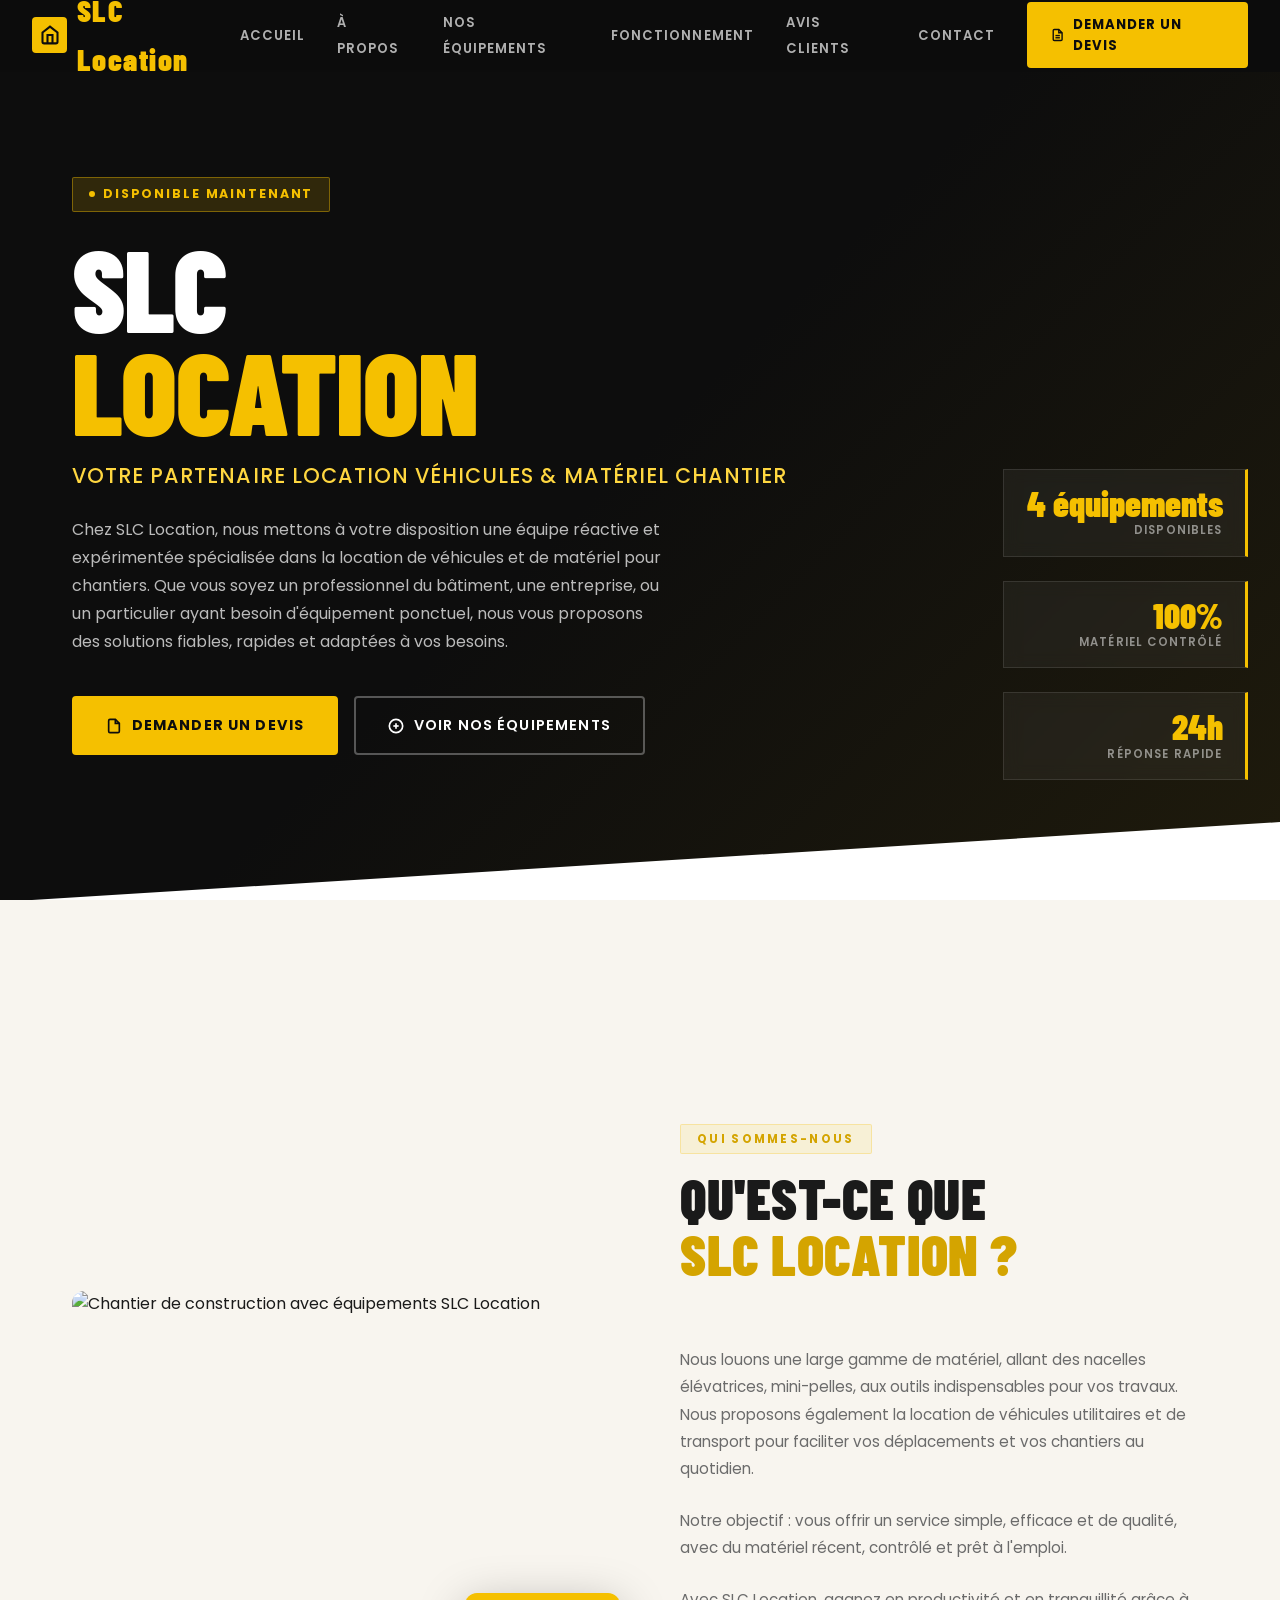
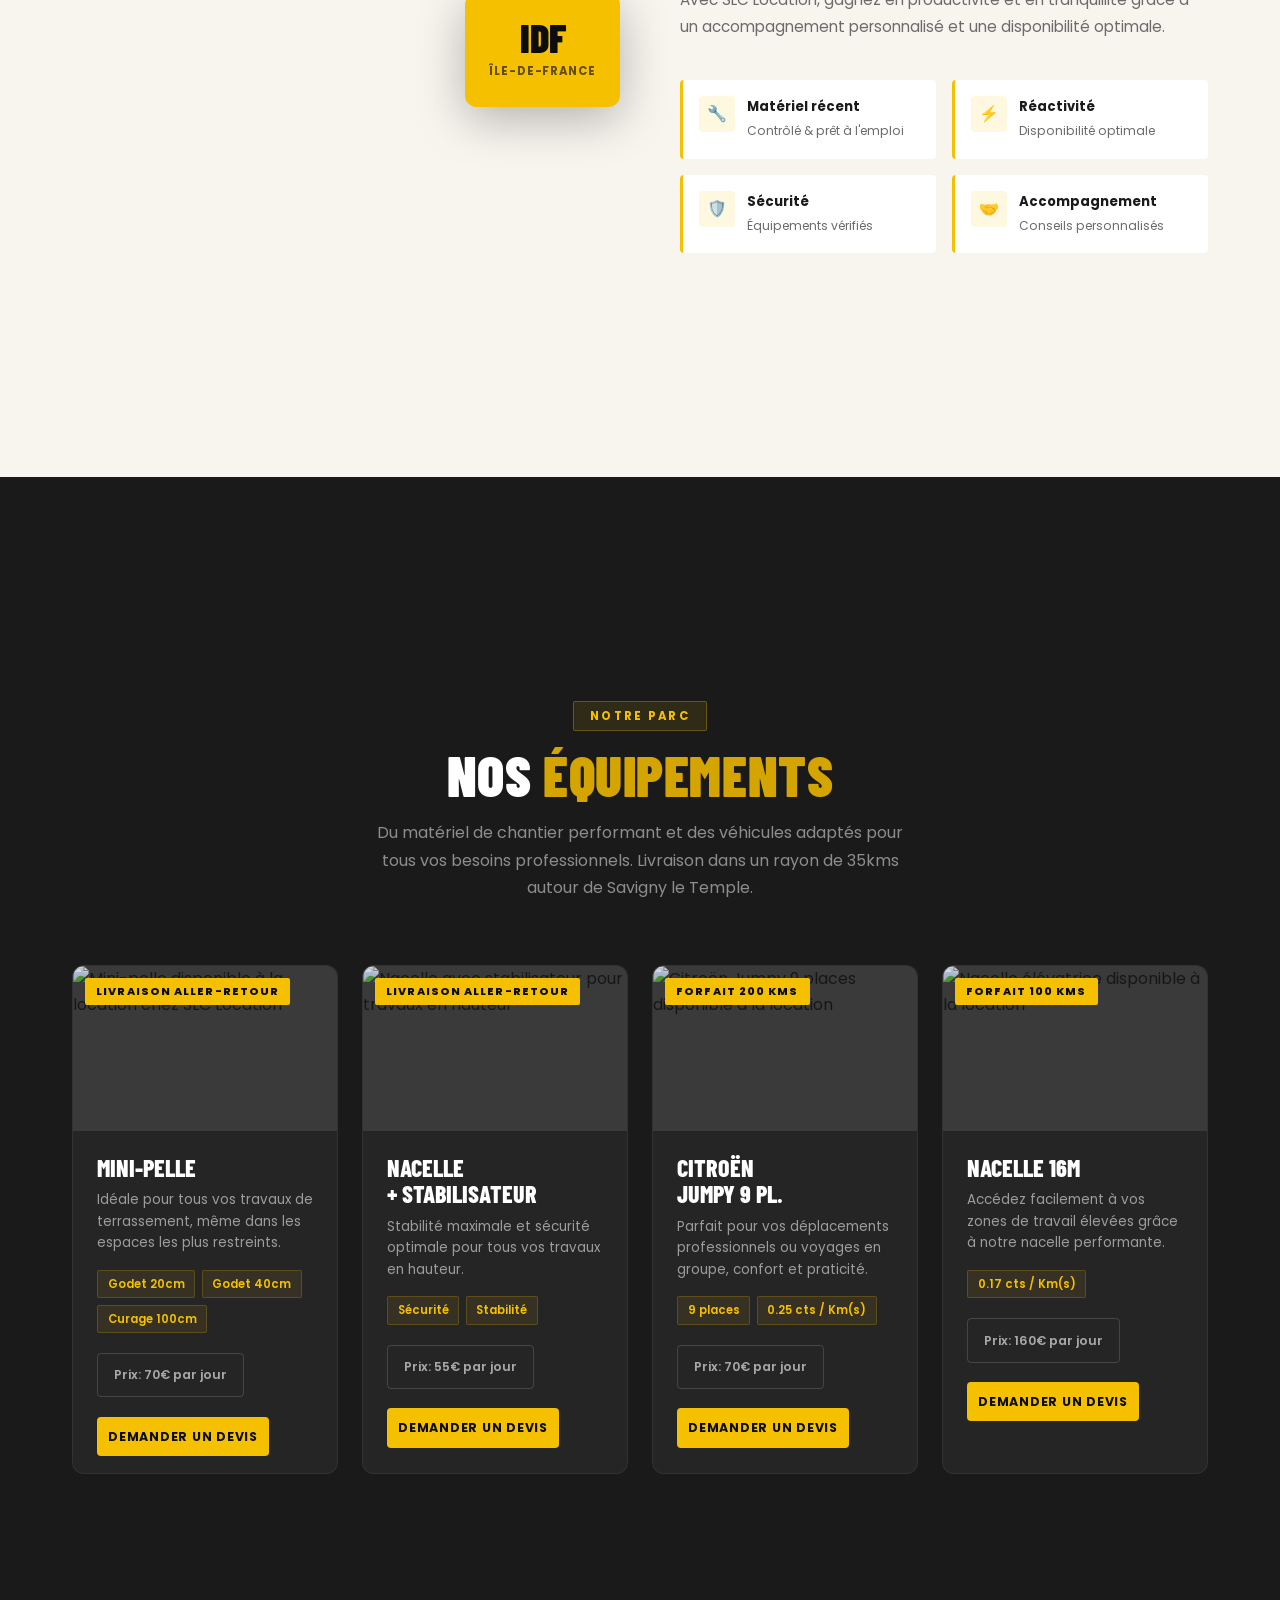
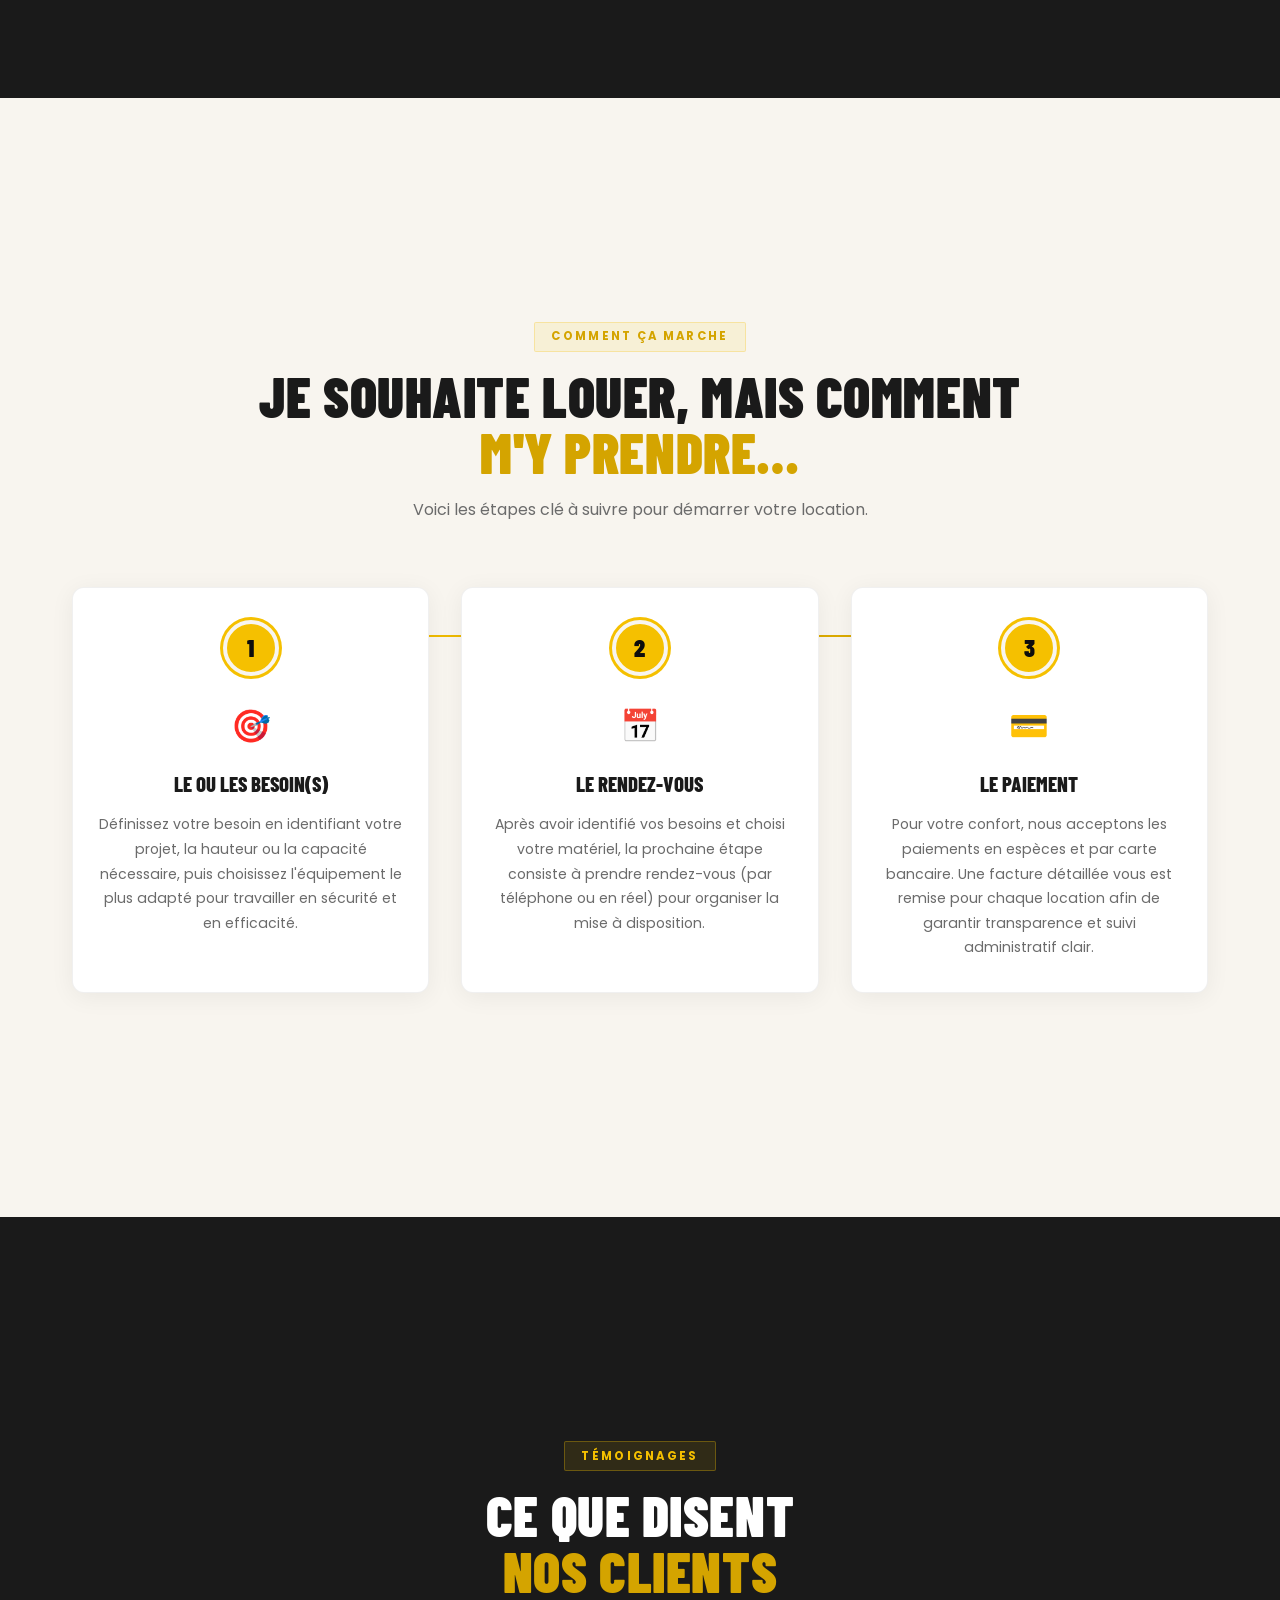
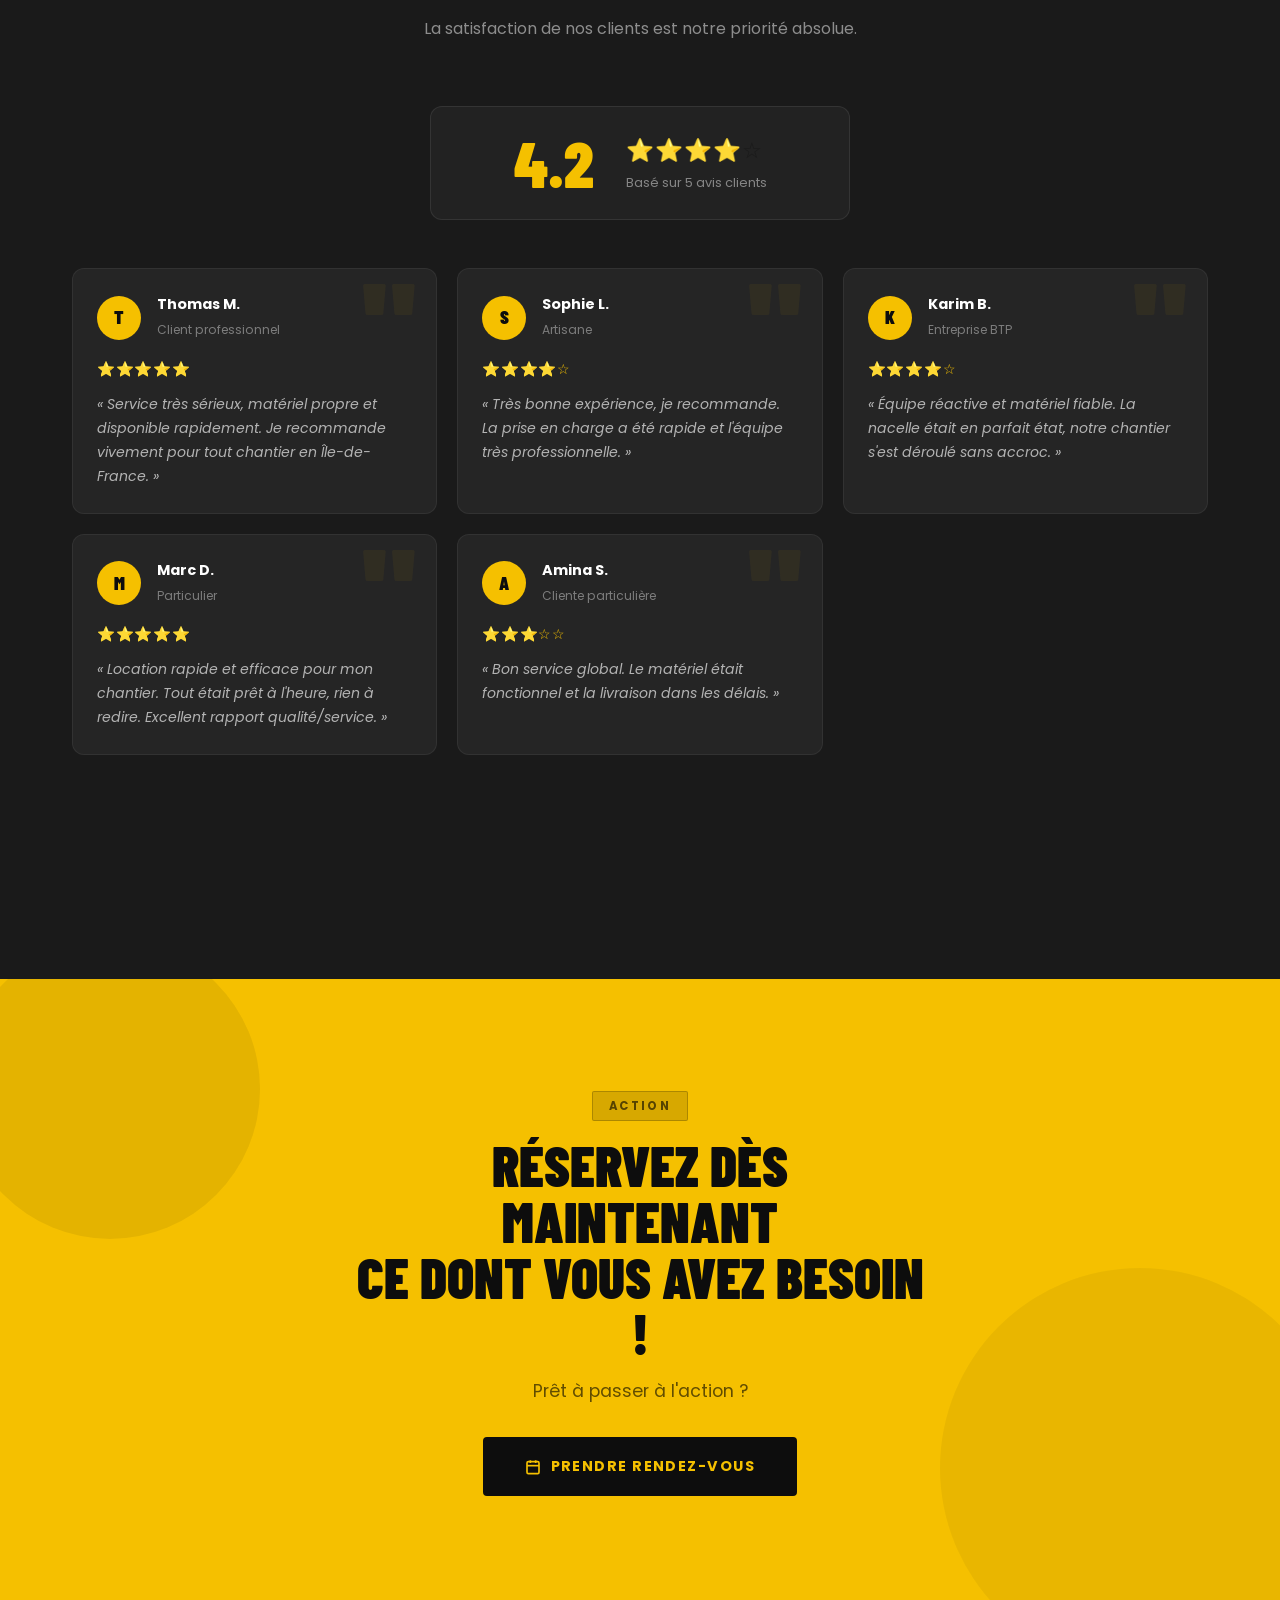
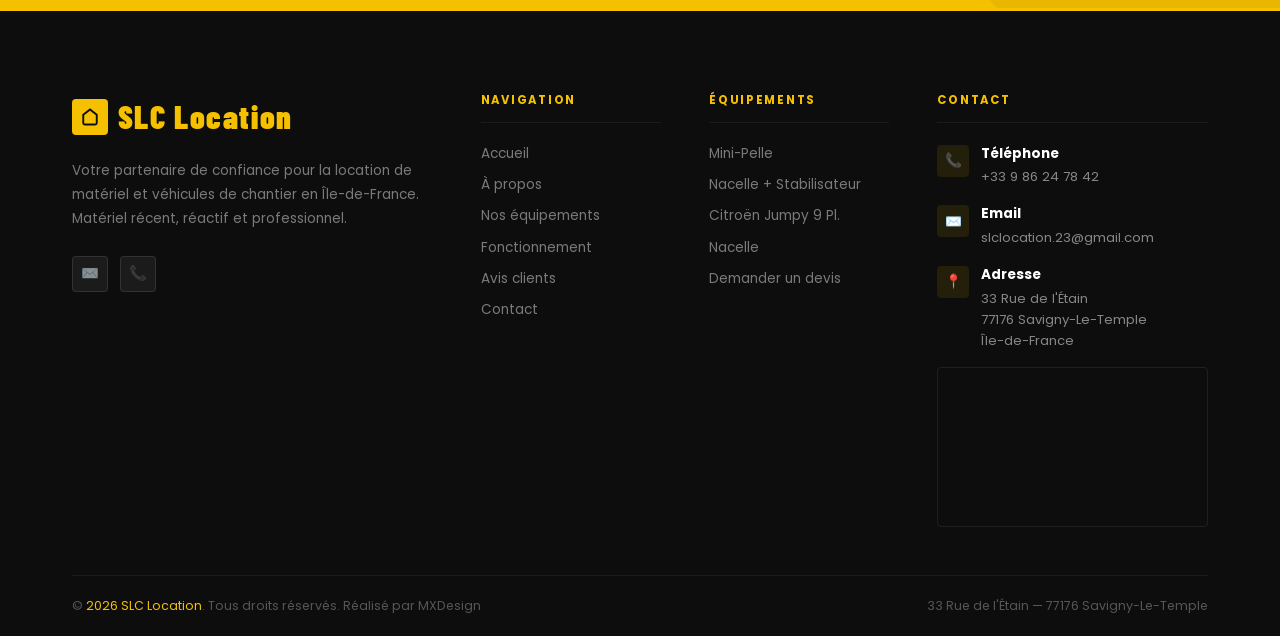
==== commit abaebe25: "Update index.html" ====
--- a/index.html
+++ b/index.html
@@ -3,6 +3,7 @@
 <head>
   <meta charset="UTF-8" />
   <meta name="viewport" content="width=device-width, initial-scale=1.0" />
+  <link rel="icon" href="favicon.png">
 
   <!-- SEO -->
   <title>SLC Location — Location Véhicules & Matériel Chantier | Savigny-Le-Temple</title>
@@ -503,8 +504,8 @@
           </a>
           <p>Votre partenaire de confiance pour la location de matériel et véhicules de chantier en Île-de-France. Matériel récent, réactif et professionnel.</p>
           <div class="footer__social" aria-label="Réseaux sociaux">
-            <a href="mailto:slclocation.77@gmail.com" aria-label="Email SLC Location">✉️</a>
-            <a href="tel:+33613391995" aria-label="Appeler SLC Location">📞</a>
+            <a href="mailto:slclocation.23@gmail.com" aria-label="Email SLC Location">✉️</a>
+            <a href="tel:+33986247842" aria-label="Appeler SLC Location">📞</a>
           </div>
         </div>
 
@@ -541,8 +542,7 @@
             <div class="footer__contact-icon" aria-hidden="true">📞</div>
             <p>
               <strong>Téléphone</strong>
-              <a href="tel:+33613391995">+33 6 13 39 19 95</a><br />
-              <a href="tel:+33601171062">+33 6 01 17 10 62</a>
+              <a href="tel:+33986247842">+33 9 86 24 78 42</a><br />
             </p>
           </div>
 
@@ -550,7 +550,7 @@
             <div class="footer__contact-icon" aria-hidden="true">✉️</div>
             <p>
               <strong>Email</strong>
-              <a href="mailto:slclocation.77@gmail.com">slclocation.77@gmail.com</a>
+              <a href="mailto:slclocation.23@gmail.com">slclocation.23@gmail.com</a>
             </p>
           </div>
 
@@ -608,7 +608,7 @@
             </svg>
             Demander un devis
           </a>
-          <a href="tel:+33613391995" class="btn-secondary">📞 Appeler</a>
+          <a href="tel:+33986247842" class="btn-secondary">📞 Appeler</a>
         </div>
       </div>
     </div>
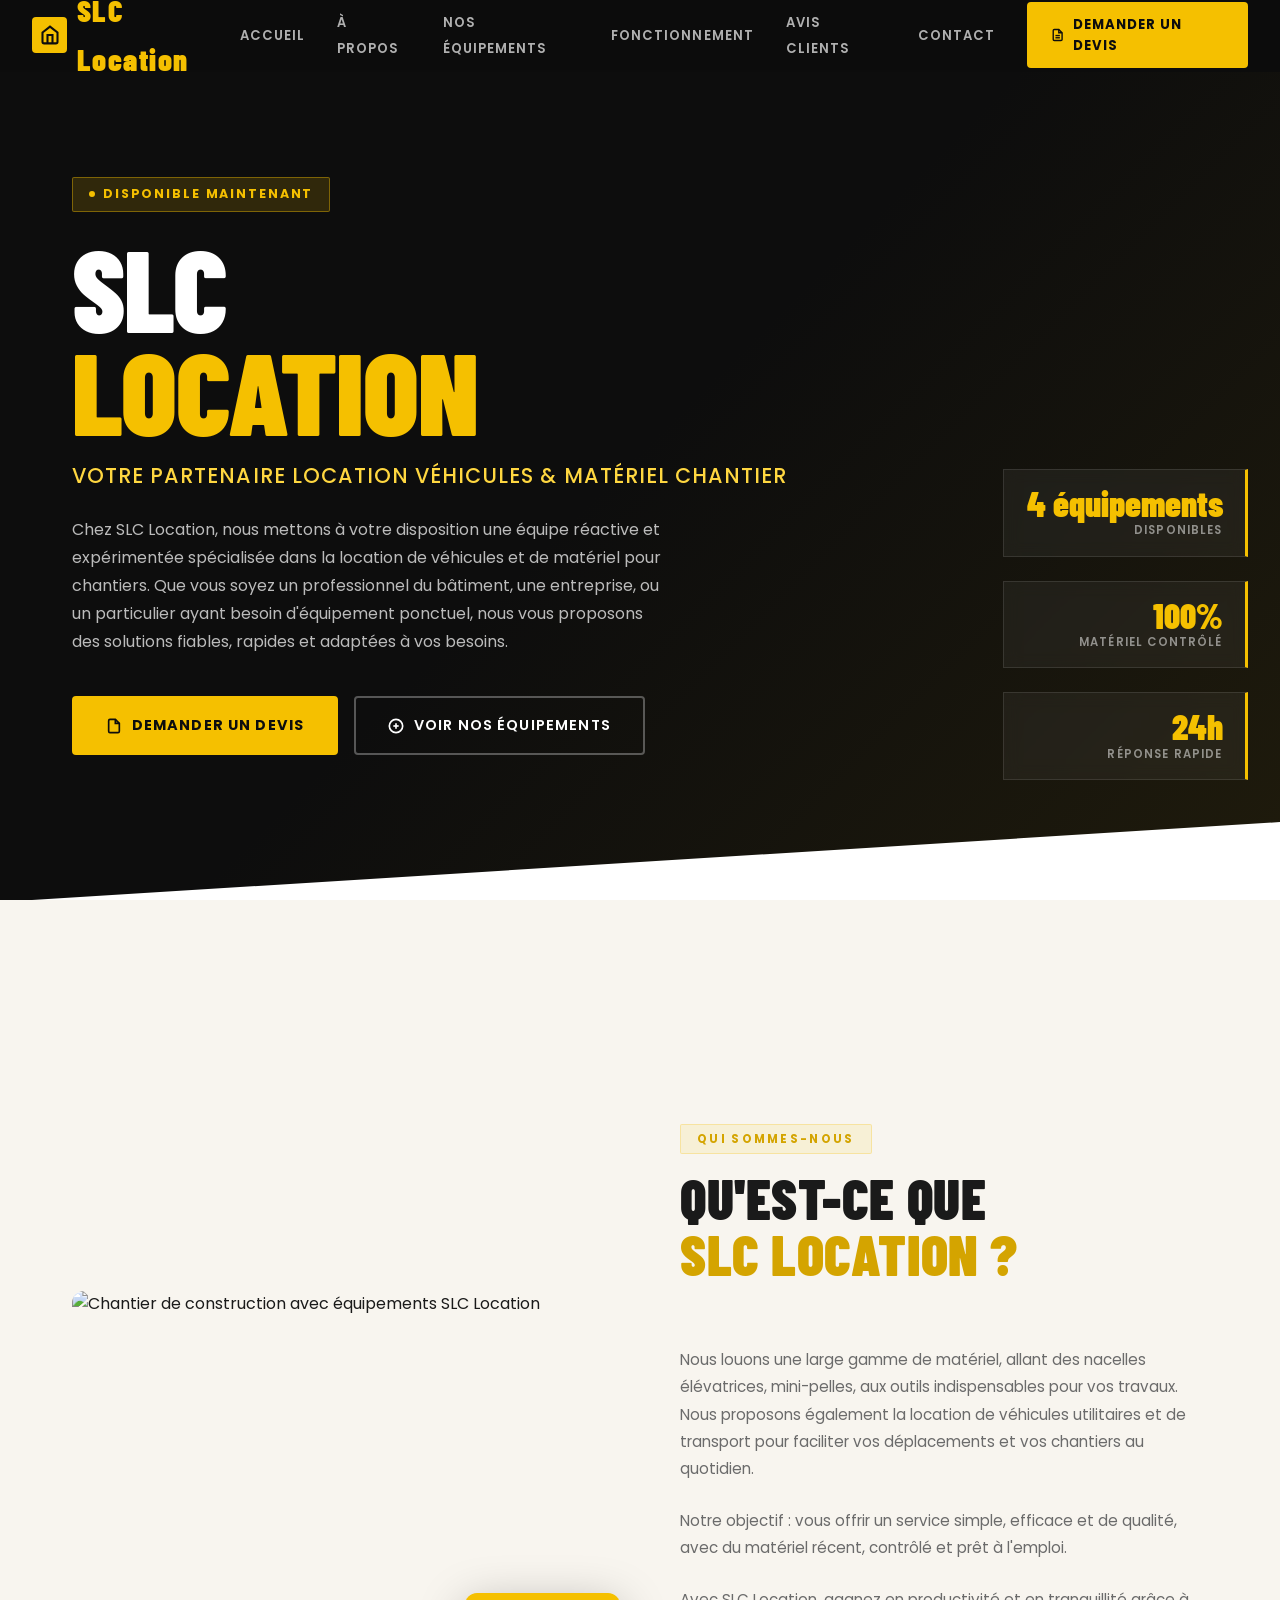
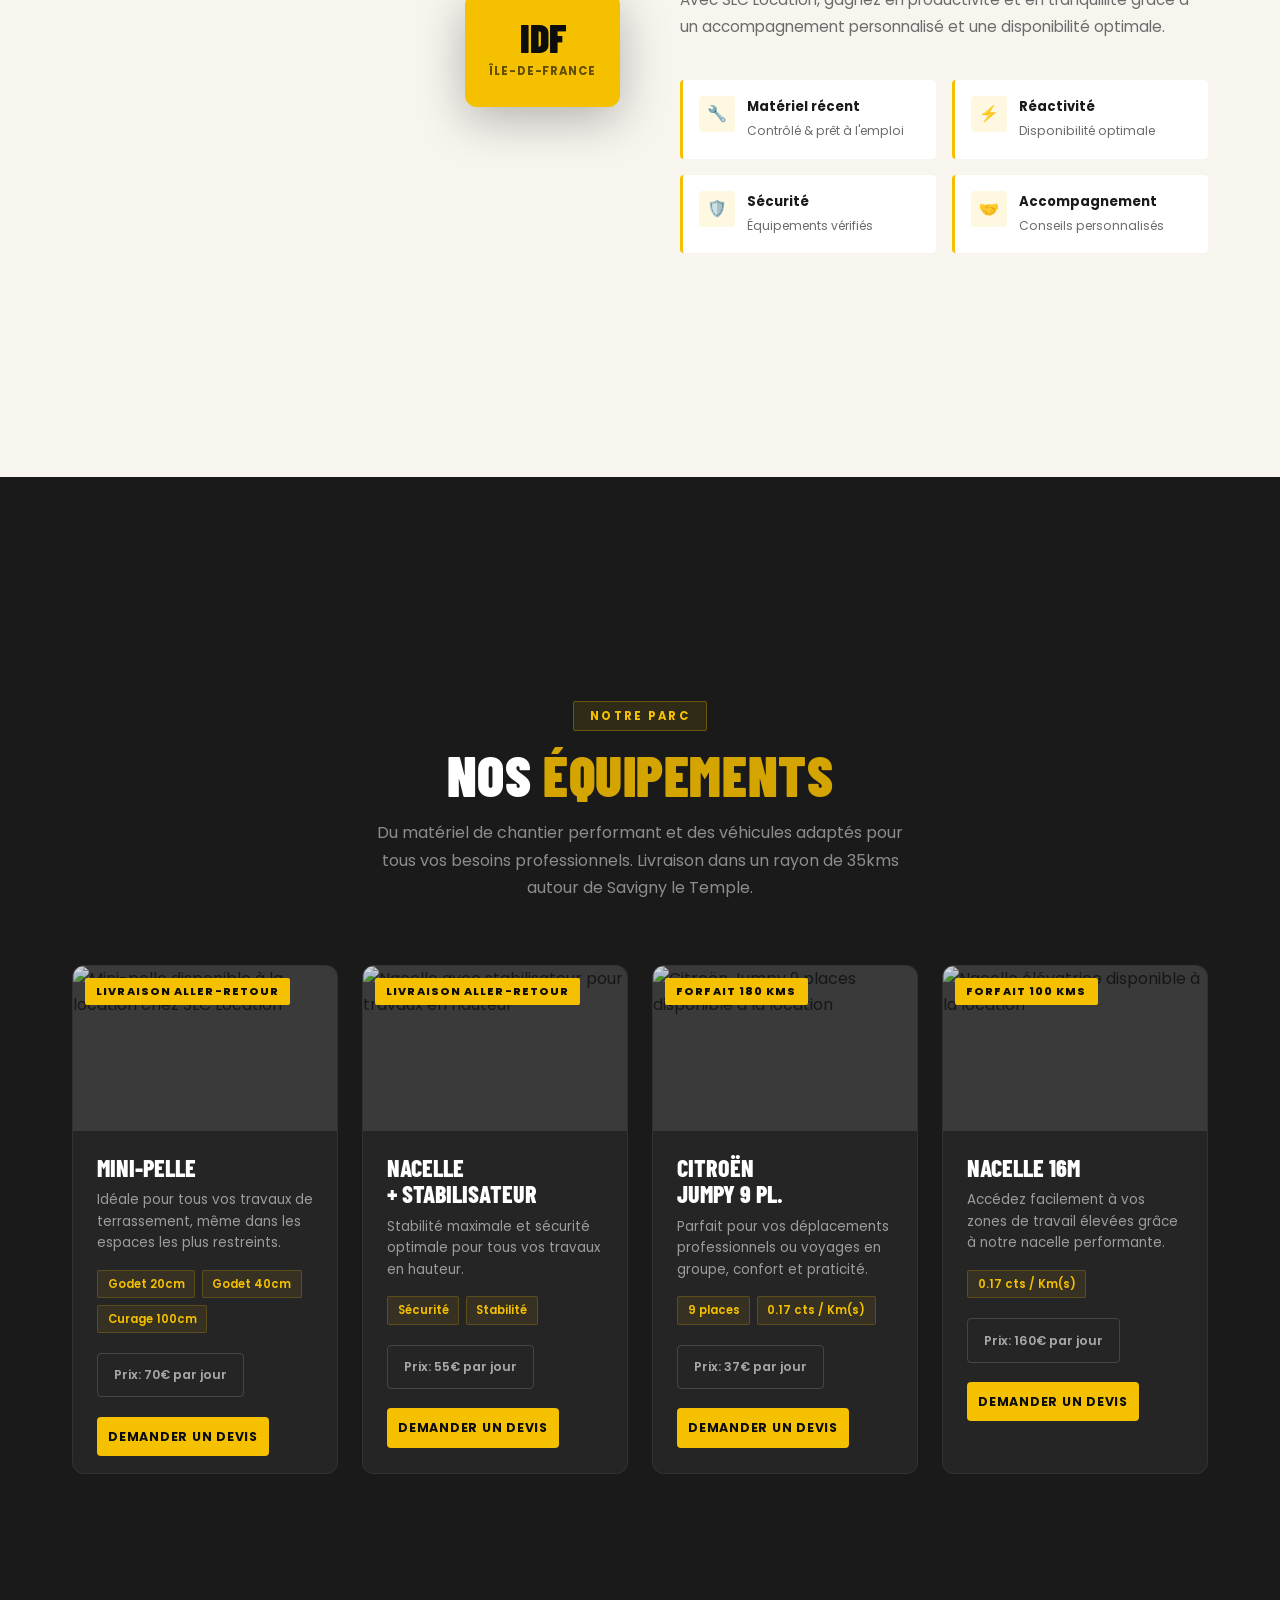
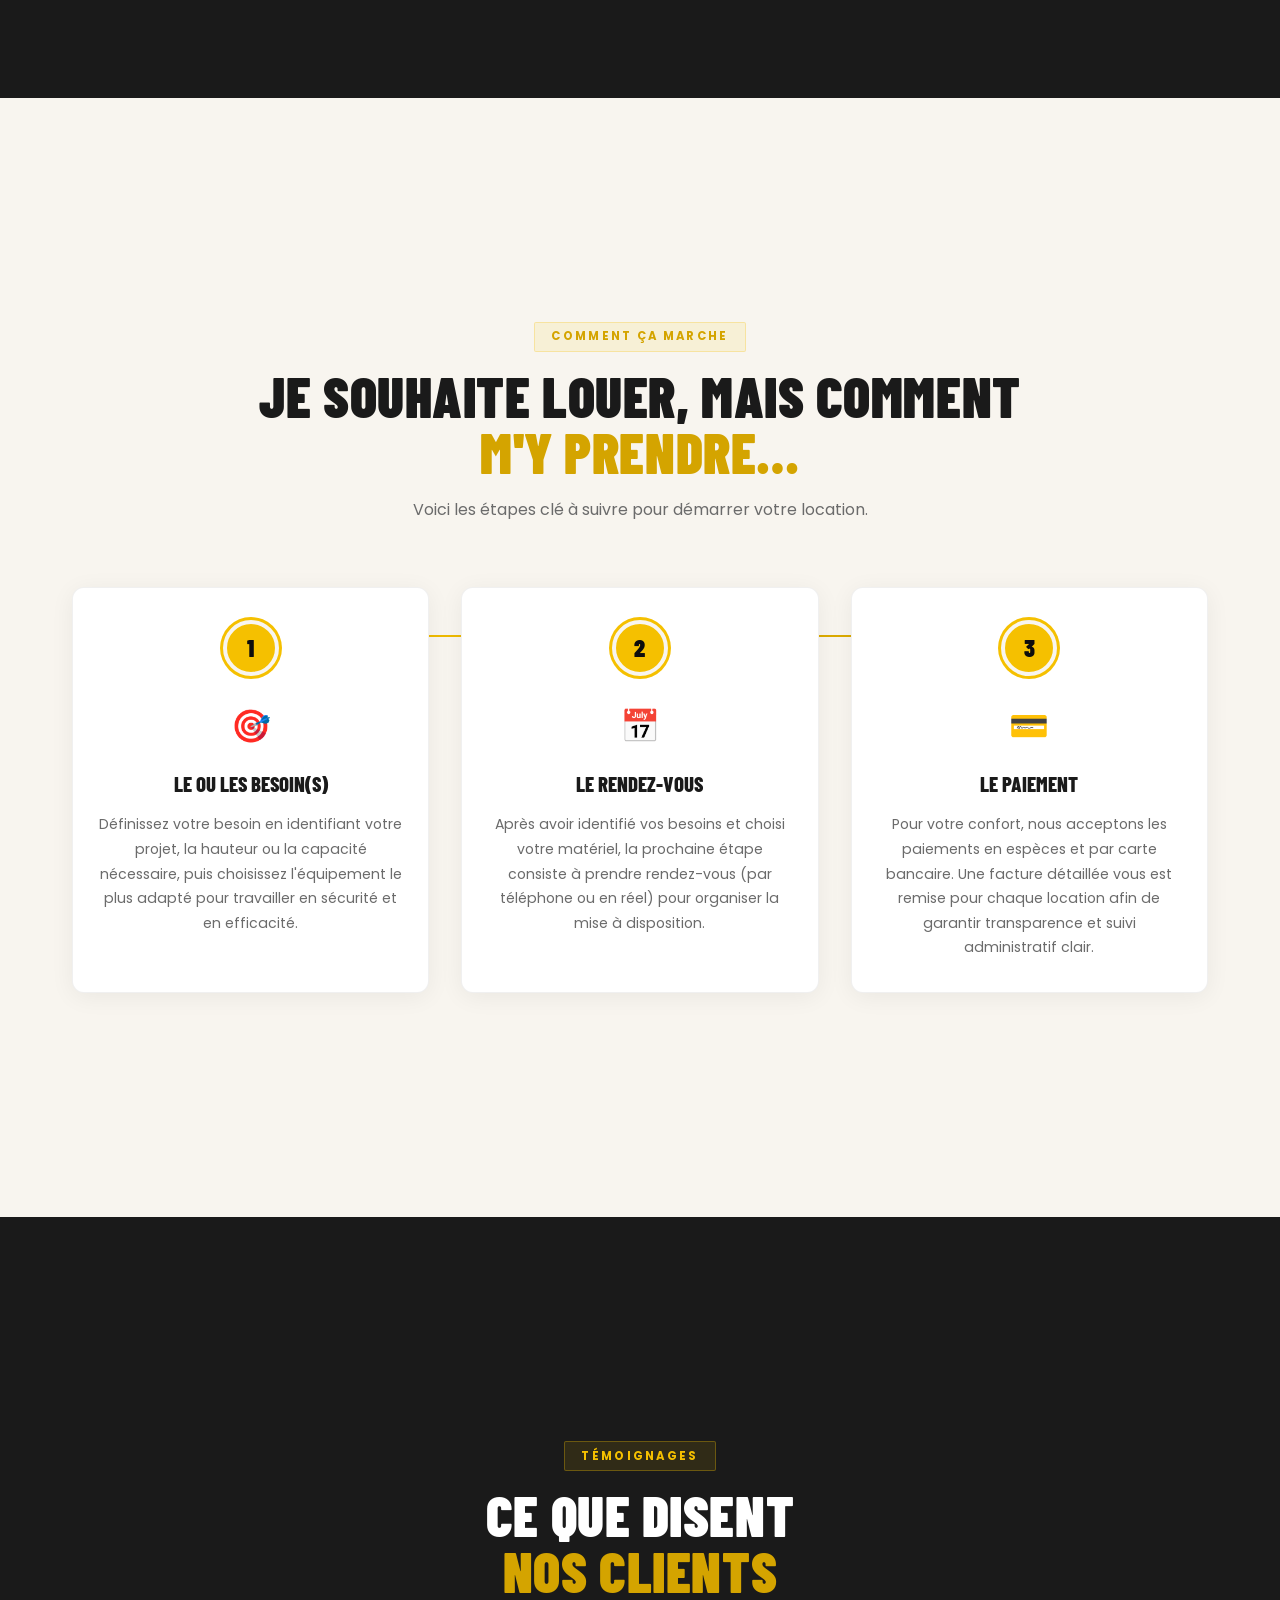
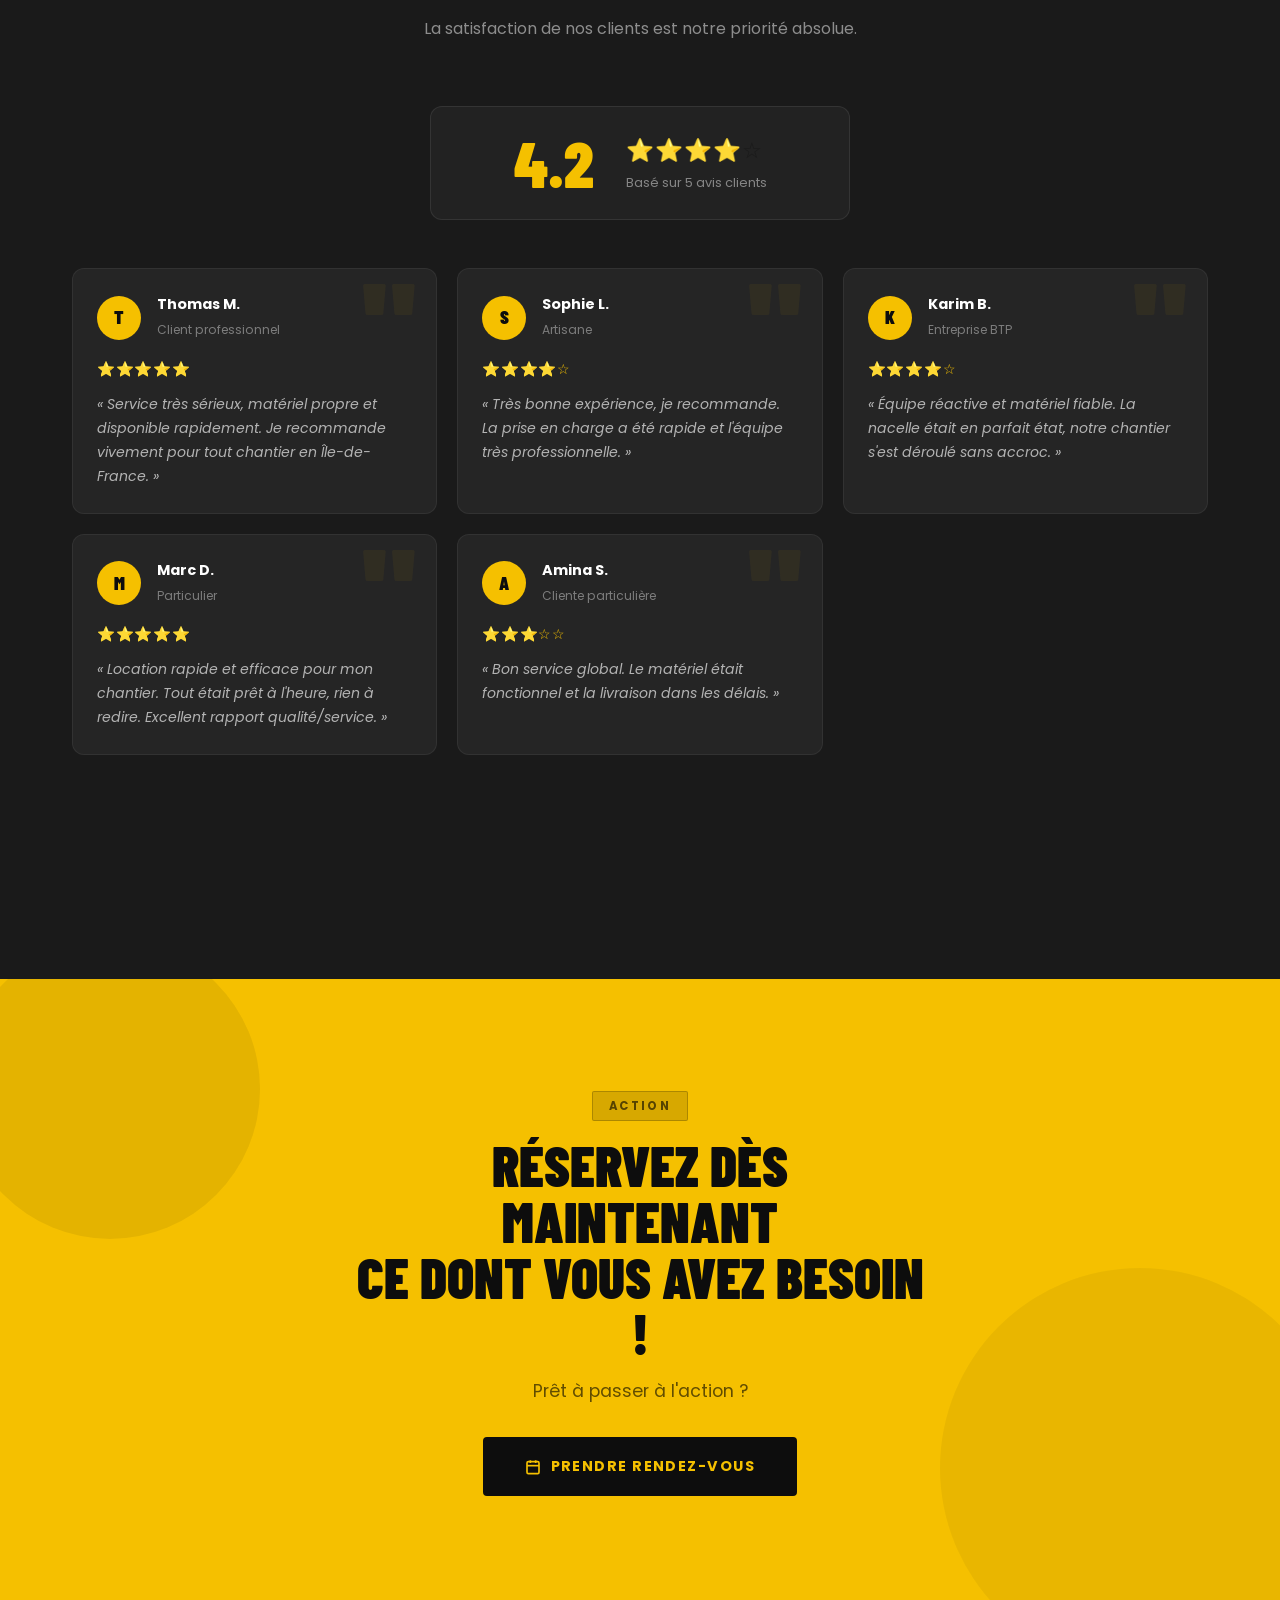
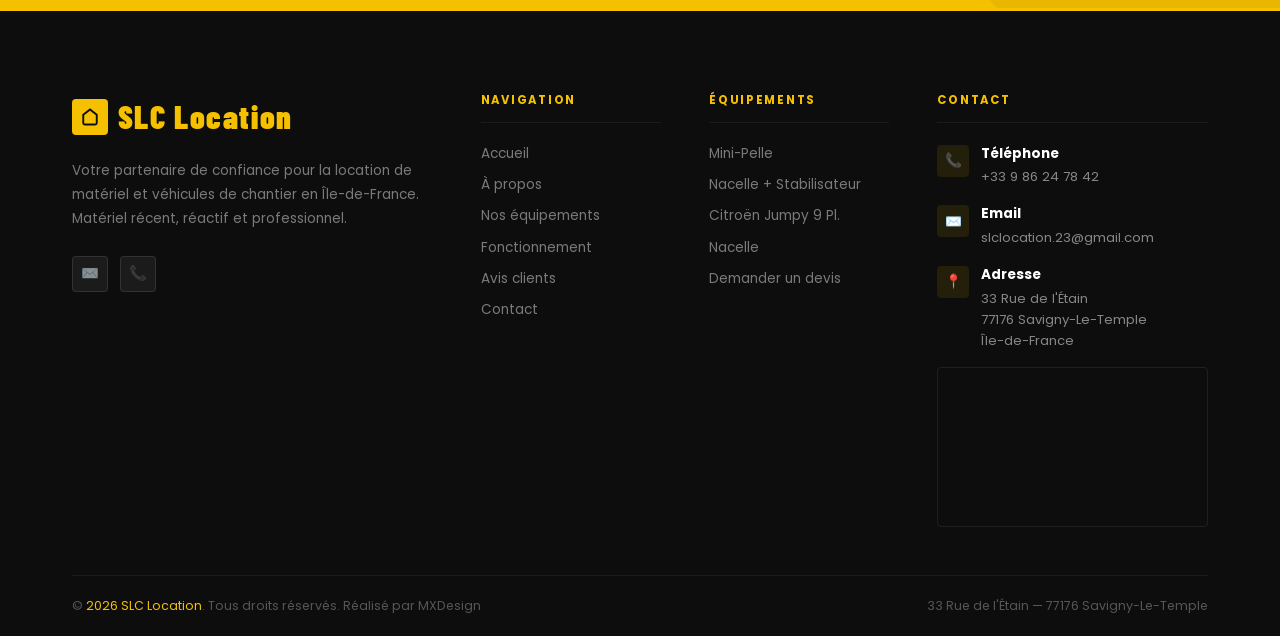
==== commit a24c120e: "Update index.html" ====
--- a/index.html
+++ b/index.html
@@ -294,17 +294,17 @@
               alt="Citroën Jumpy 9 places disponible à la location"
               loading="lazy"
             />
-            <span class="equipment__card-badge">Forfait 200 kms</span>
+            <span class="equipment__card-badge">Forfait 180 kms</span>
           </div>
           <div class="equipment__card-body">
             <h3 class="equipment__card-title">Citroën<br />Jumpy 9 Pl.</h3>
             <p class="equipment__card-desc">Parfait pour vos déplacements professionnels ou voyages en groupe, confort et praticité.</p>
             <div class="equipment__card-specs" aria-label="Caractéristiques">
               <span class="equipment__card-spec">9 places</span>
-              <span class="equipment__card-spec">0.25 cts / Km(s)</span>
+              <span class="equipment__card-spec">0.17 cts / Km(s)</span>
             </div>
             <div class="equipment__card-actions">
-              <a href="contact.html" class="btn-card-secondary">Prix: 70€ par jour</a>
+              <a href="contact.html" class="btn-card-secondary">Prix: 37€ par jour</a>
             </div>
             <br>
               <a href="contact.html" class="btn-card-primary">Demander un devis</a>
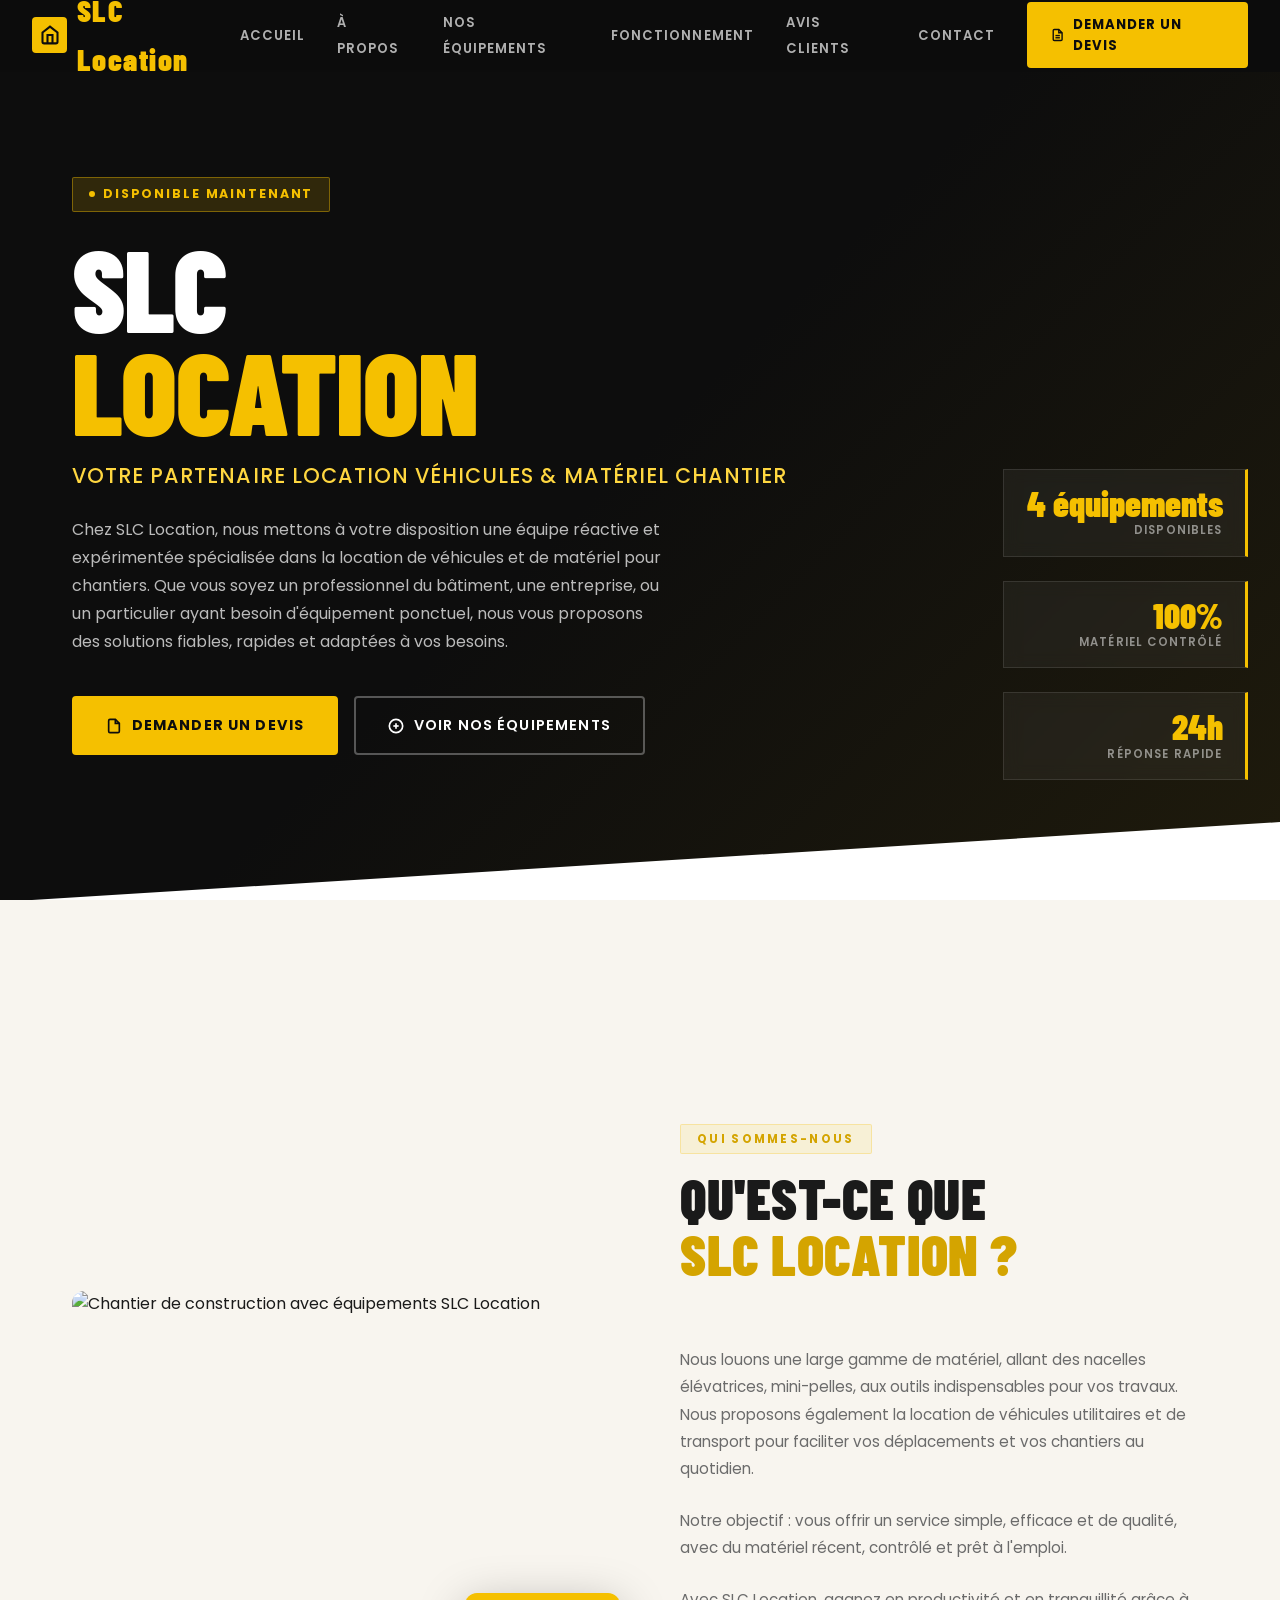
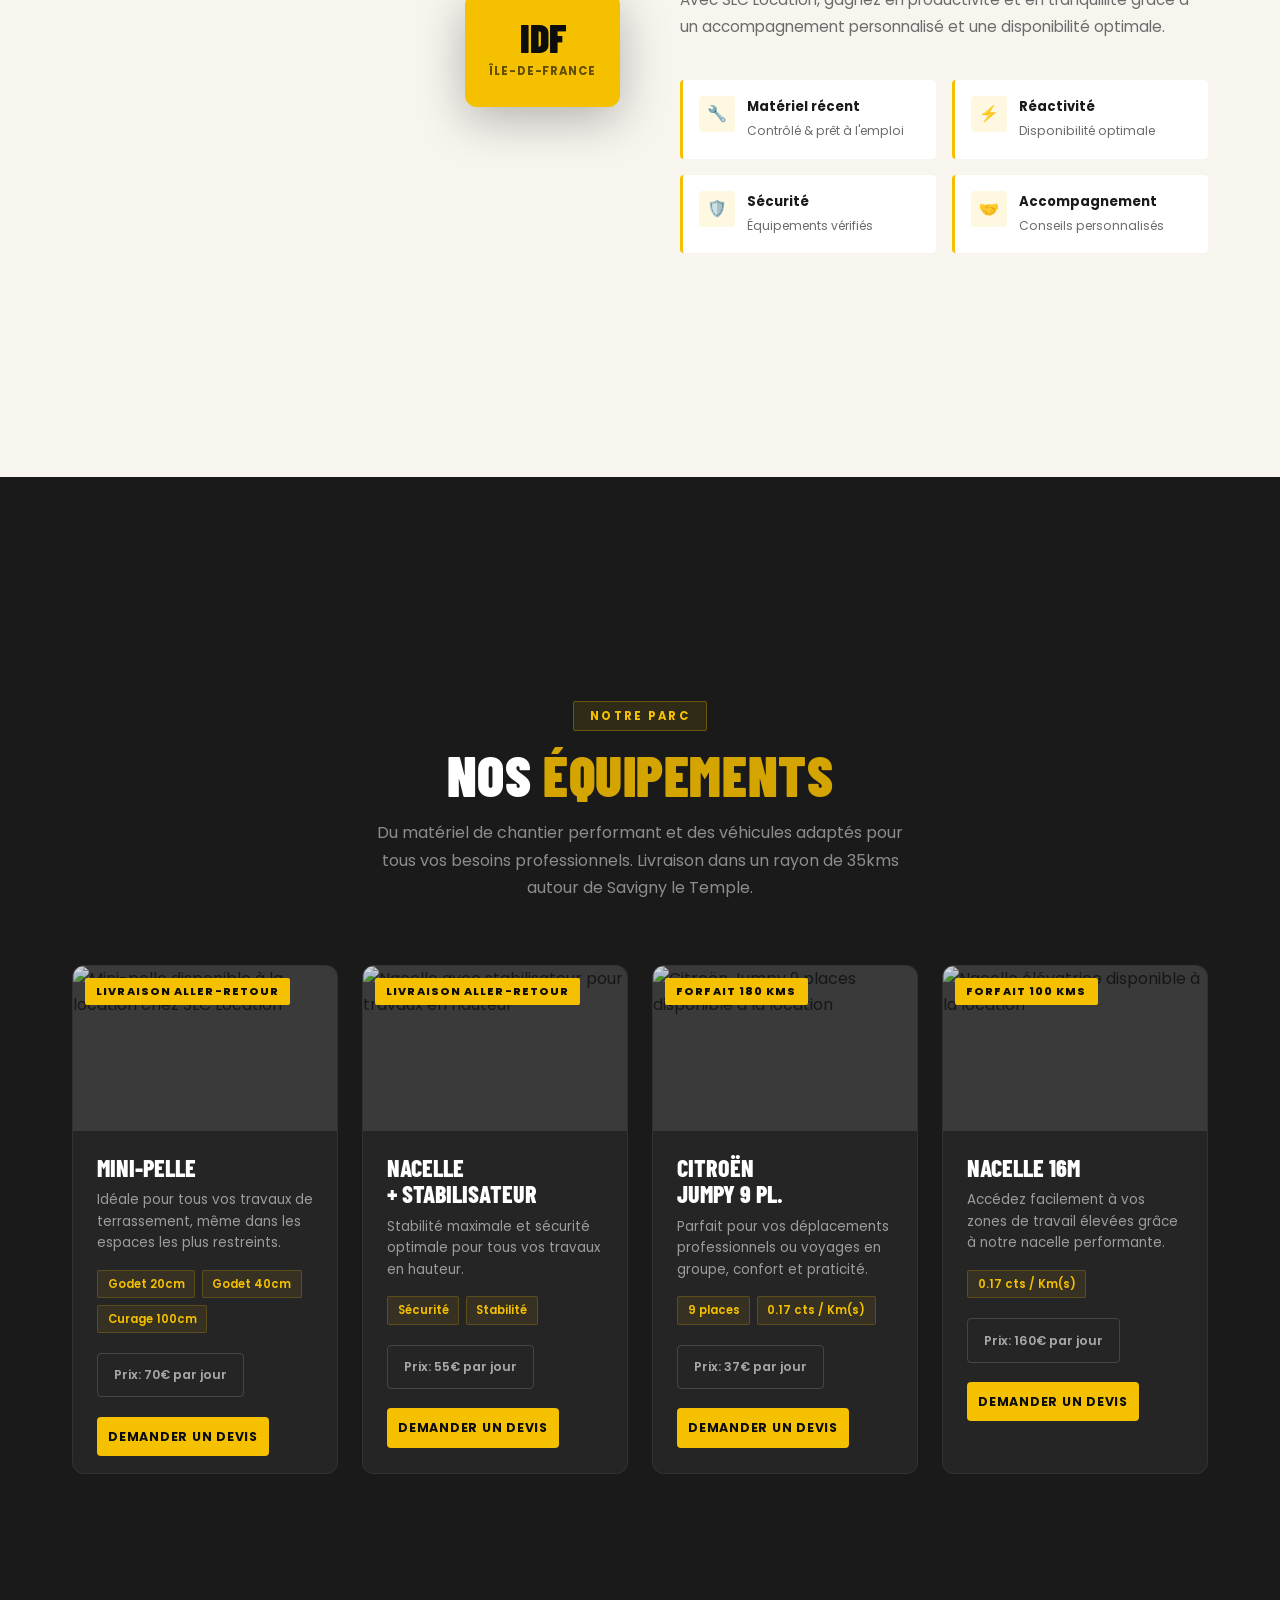
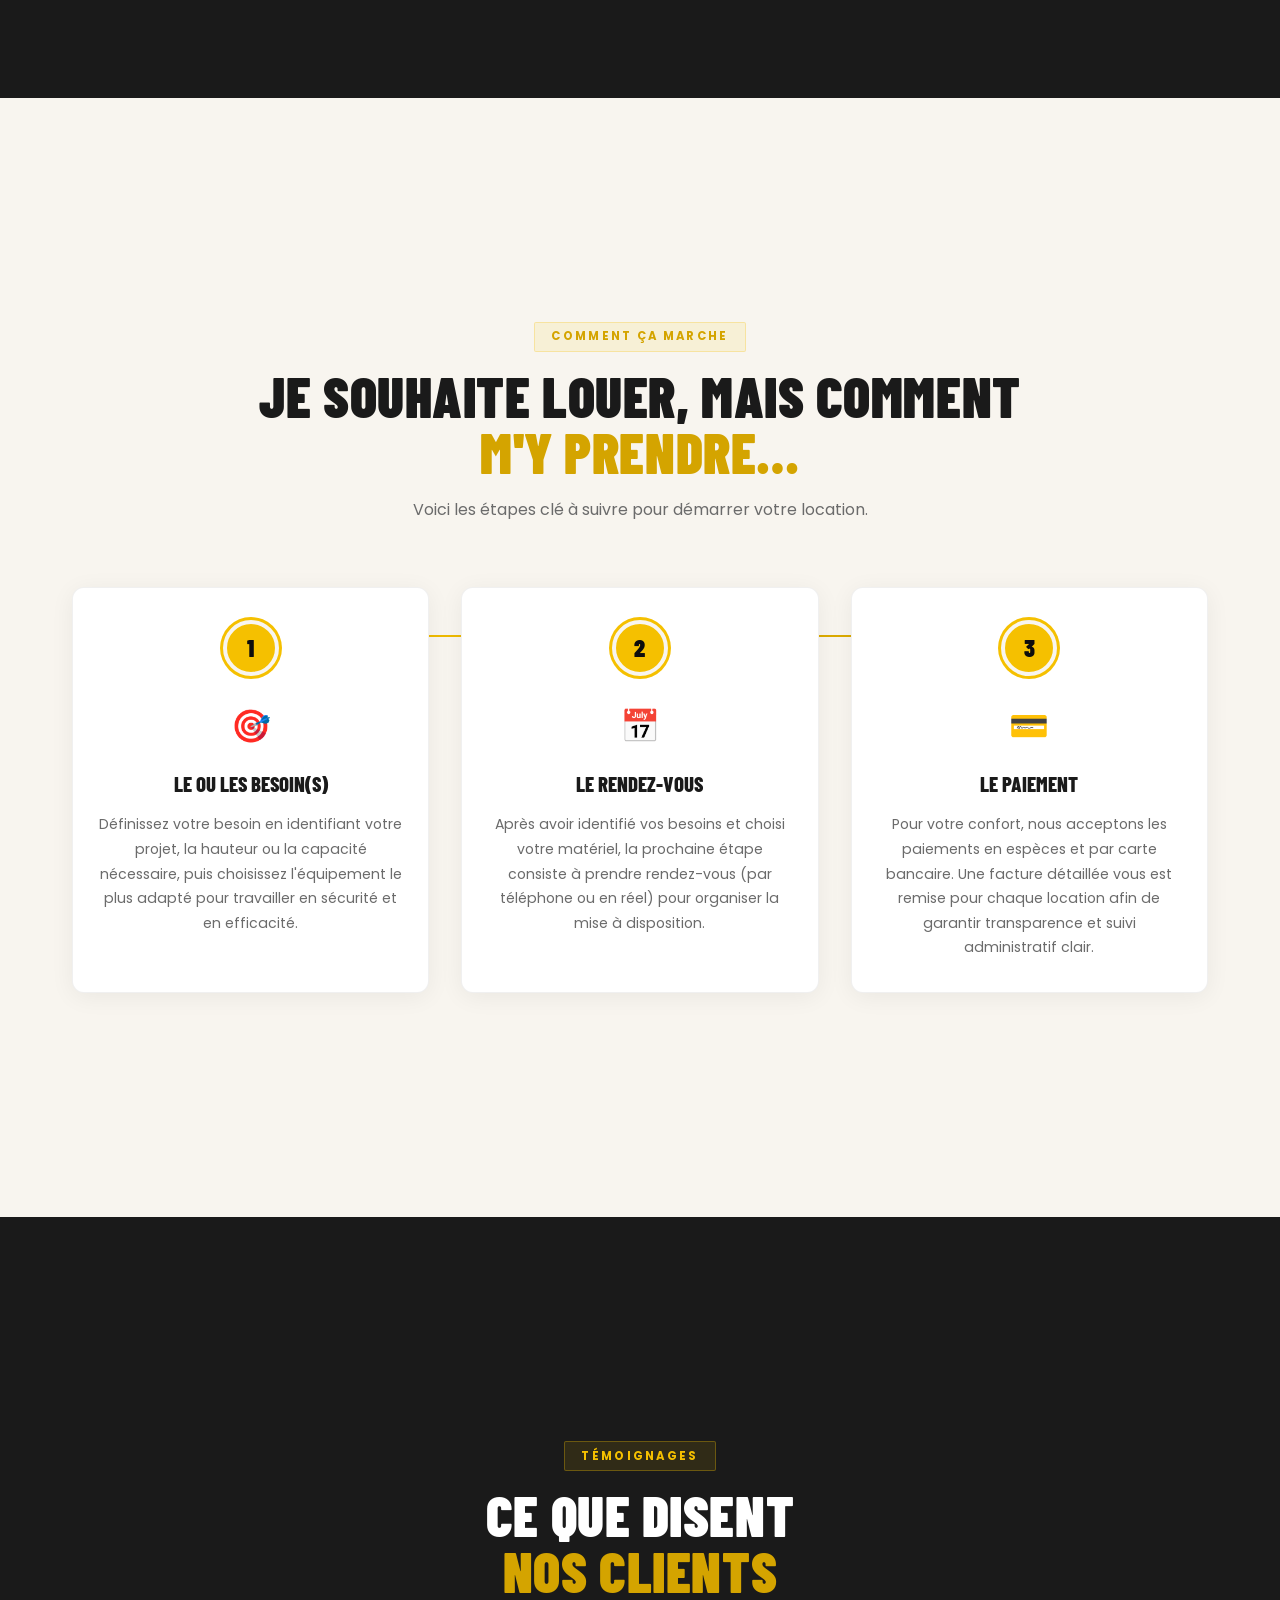
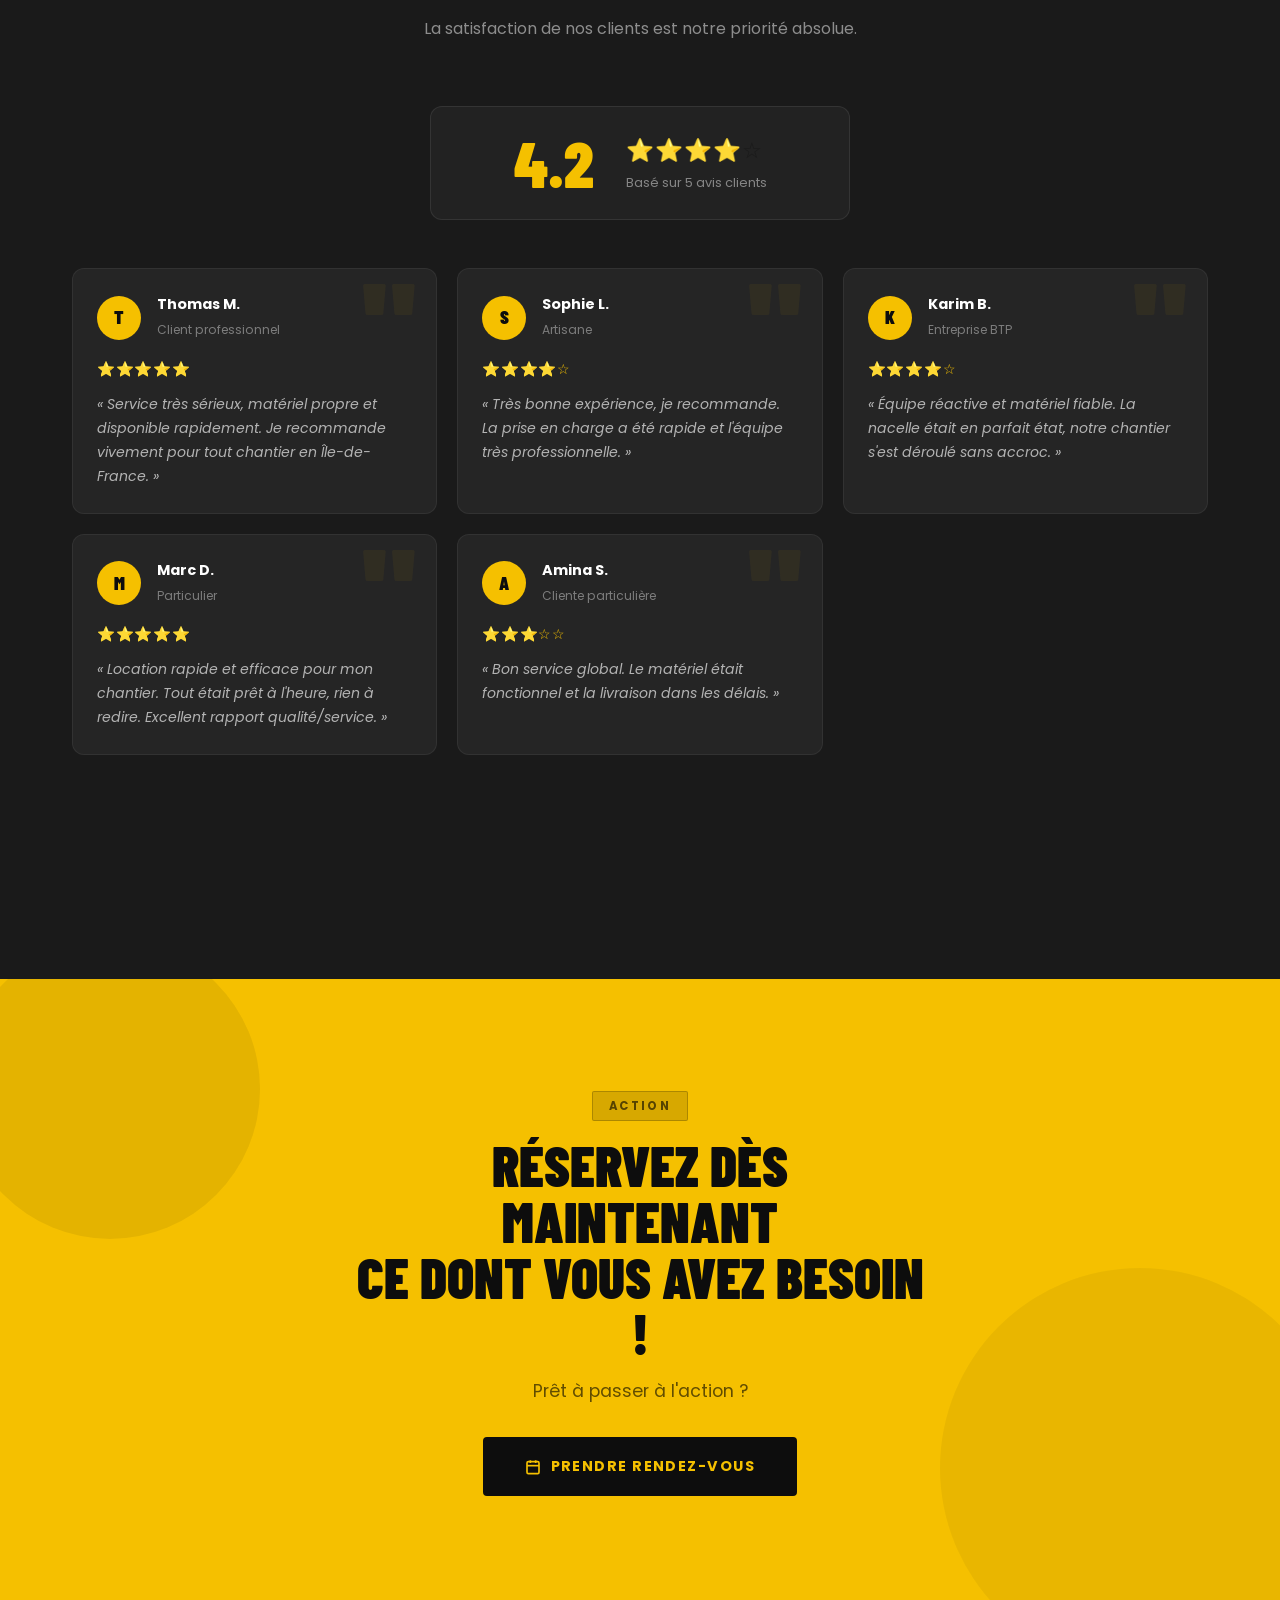
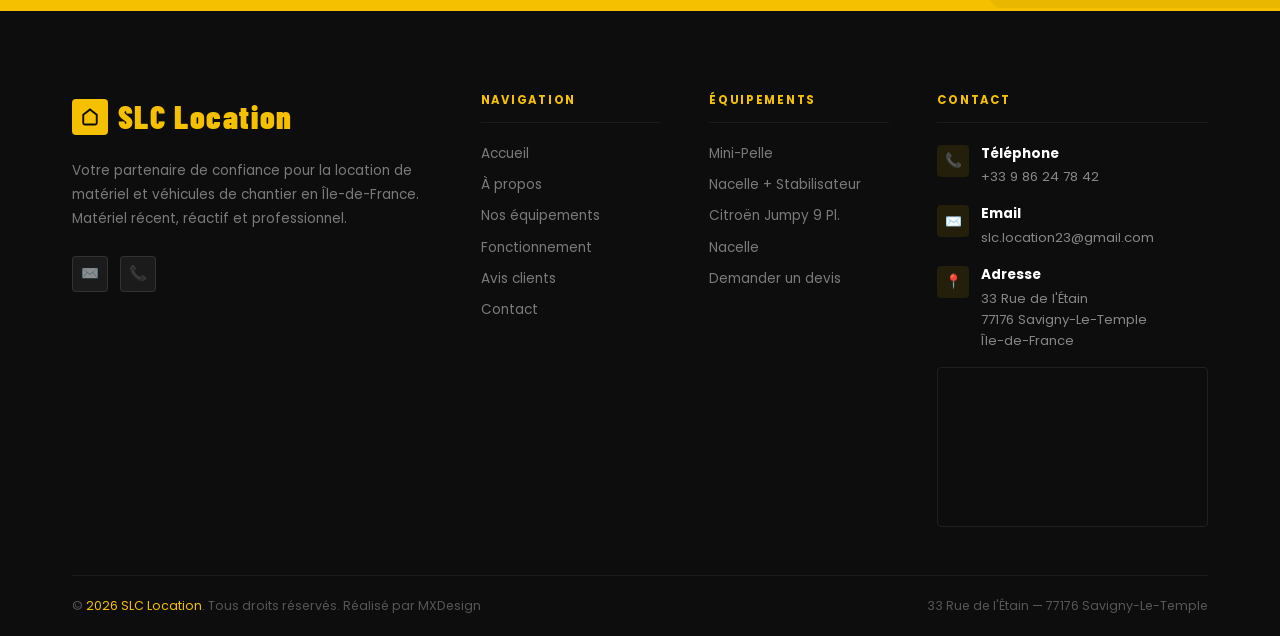
==== commit 35f36cac: "Update index.html" ====
--- a/index.html
+++ b/index.html
@@ -504,7 +504,7 @@
           </a>
           <p>Votre partenaire de confiance pour la location de matériel et véhicules de chantier en Île-de-France. Matériel récent, réactif et professionnel.</p>
           <div class="footer__social" aria-label="Réseaux sociaux">
-            <a href="mailto:slclocation.23@gmail.com" aria-label="Email SLC Location">✉️</a>
+            <a href="mailto:slc.location23@gmail.com" aria-label="Email SLC Location">✉️</a>
             <a href="tel:+33986247842" aria-label="Appeler SLC Location">📞</a>
           </div>
         </div>
@@ -550,7 +550,7 @@
             <div class="footer__contact-icon" aria-hidden="true">✉️</div>
             <p>
               <strong>Email</strong>
-              <a href="mailto:slclocation.23@gmail.com">slclocation.23@gmail.com</a>
+              <a href="mailto:slc.location23@gmail.com">slc.location23@gmail.com</a>
             </p>
           </div>
 
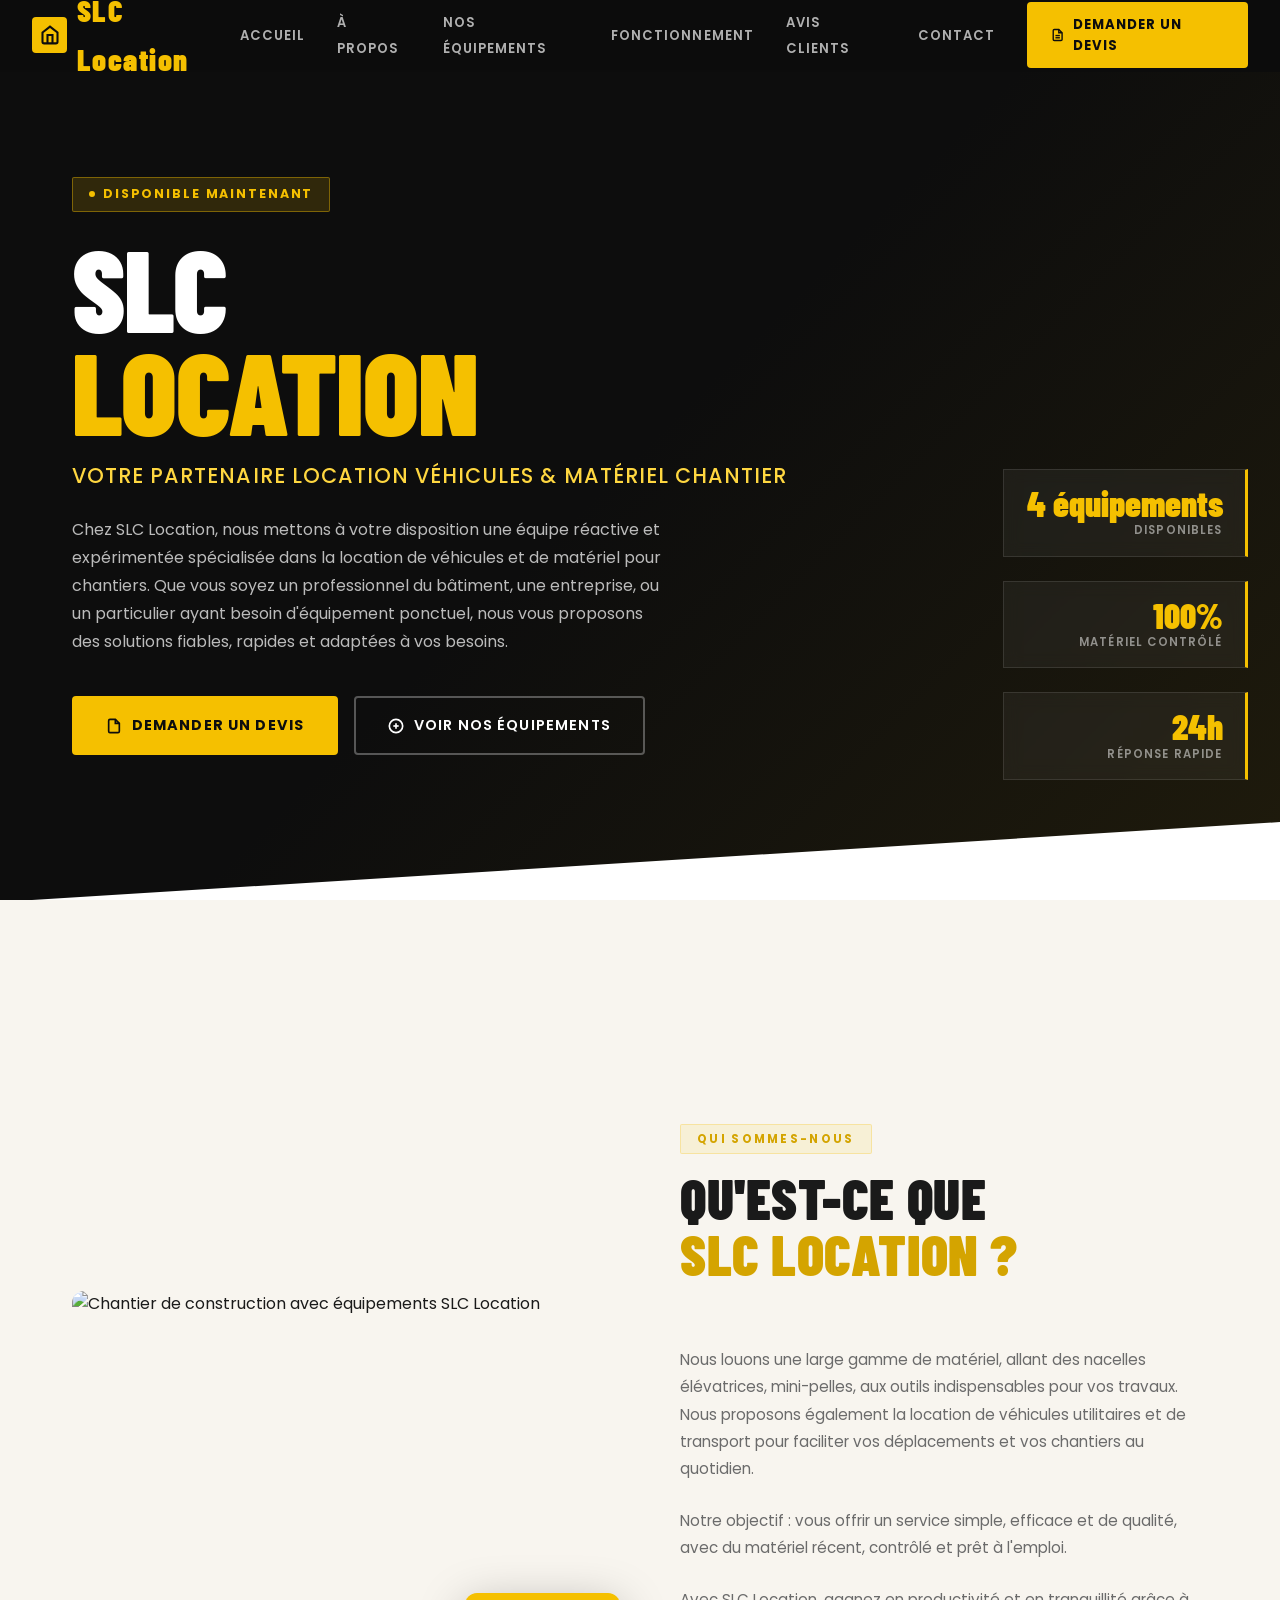
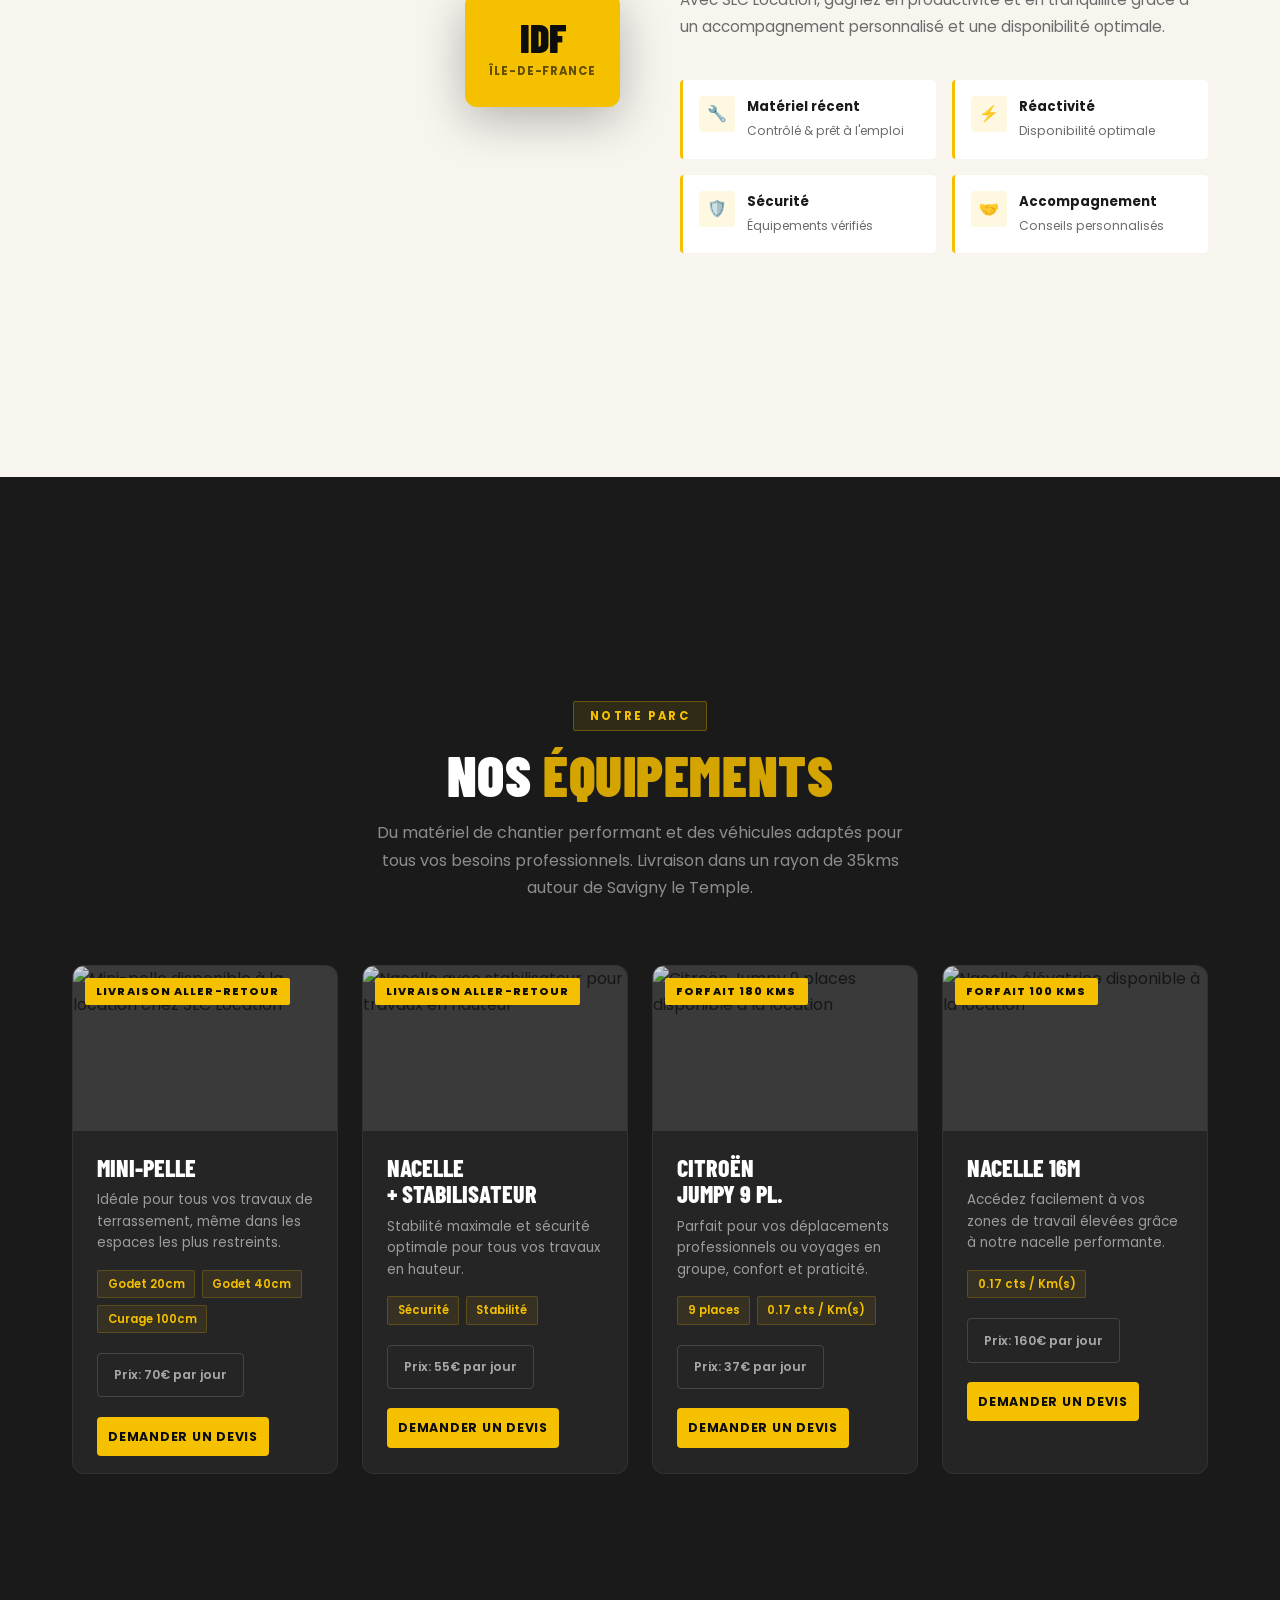
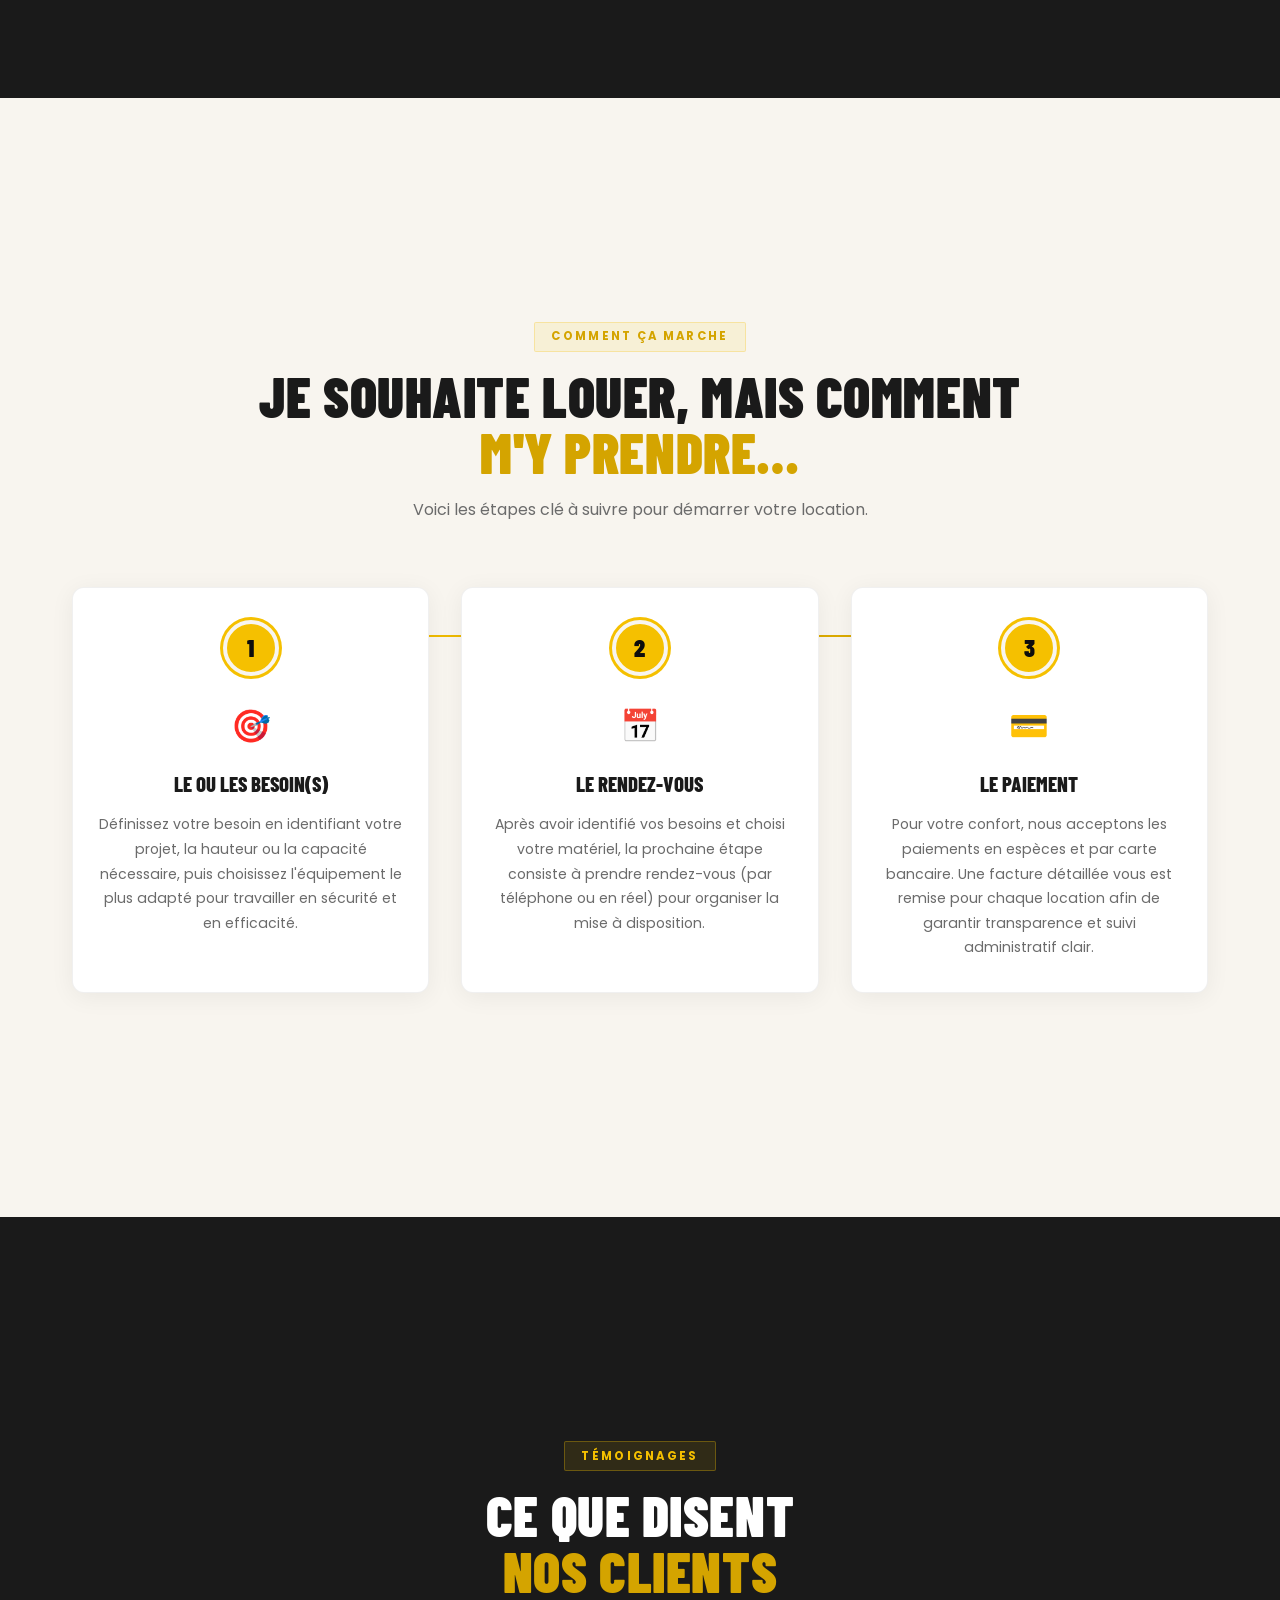
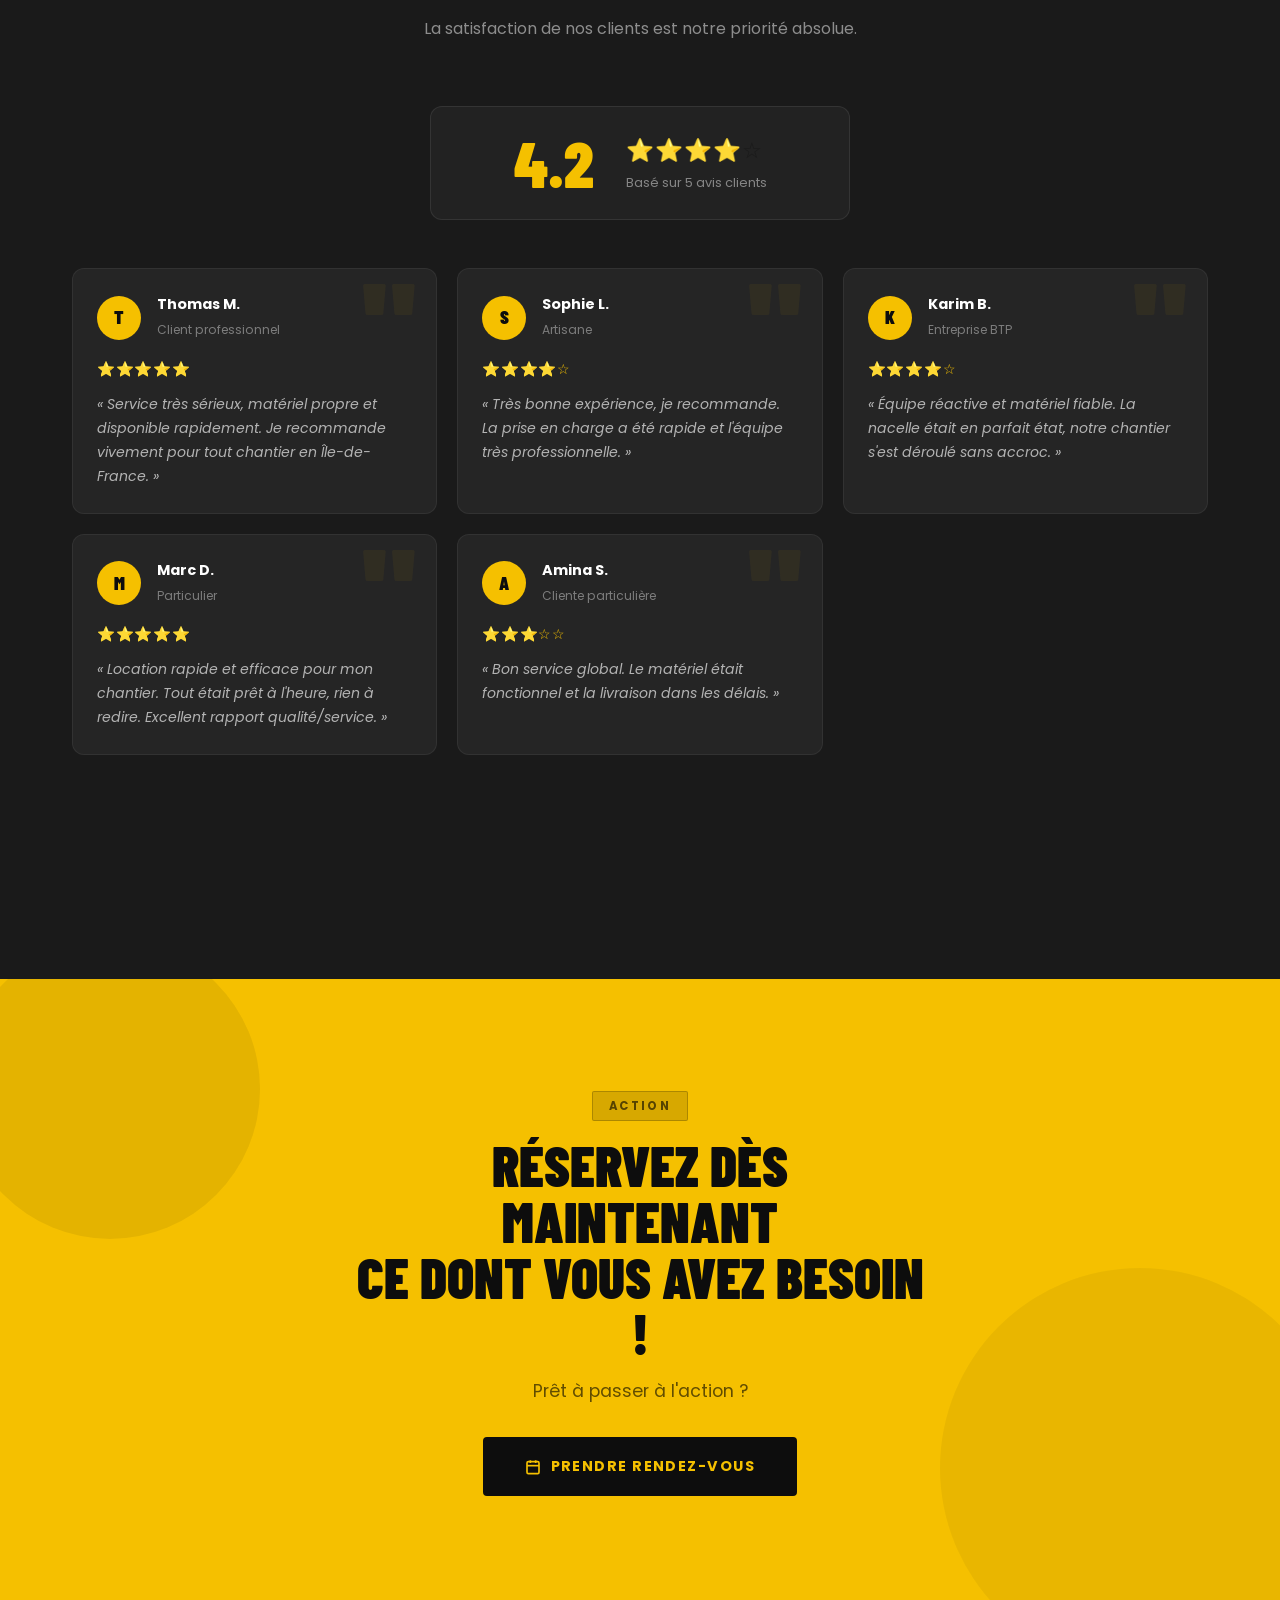
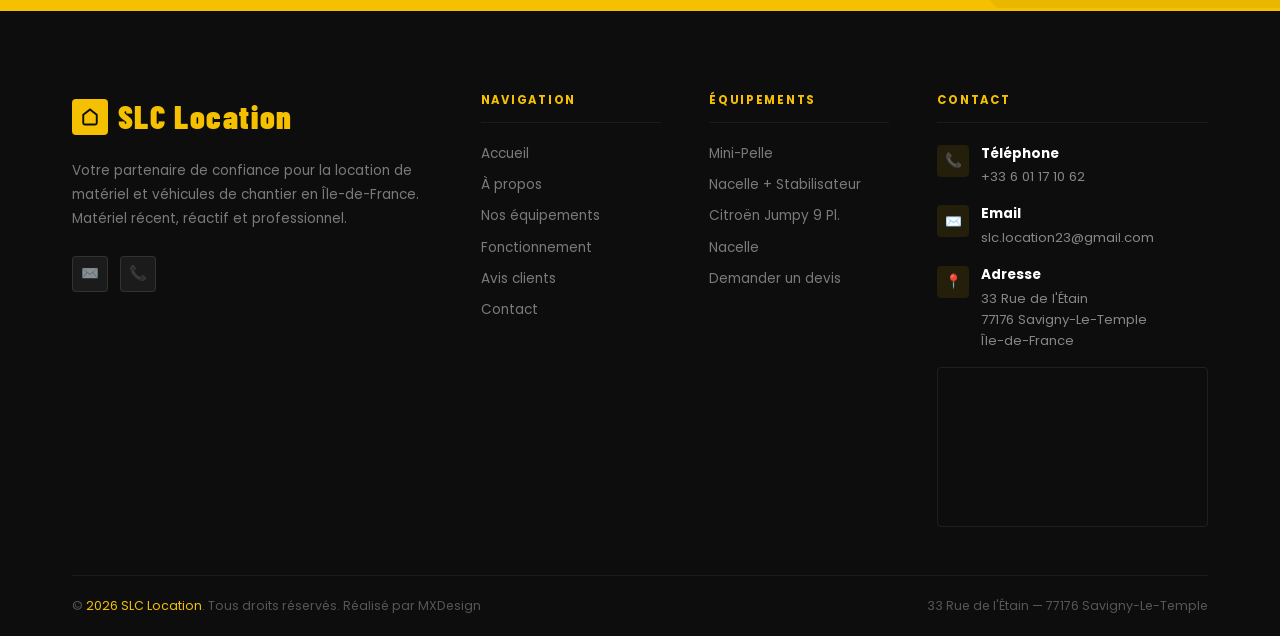
==== commit 465ceb3b: "Update index.html" ====
--- a/index.html
+++ b/index.html
@@ -542,7 +542,7 @@
             <div class="footer__contact-icon" aria-hidden="true">📞</div>
             <p>
               <strong>Téléphone</strong>
-              <a href="tel:+33986247842">+33 9 86 24 78 42</a><br />
+              <a href="tel:+33601171062">+33 6 01 17 10 62</a><br />
             </p>
           </div>
 
